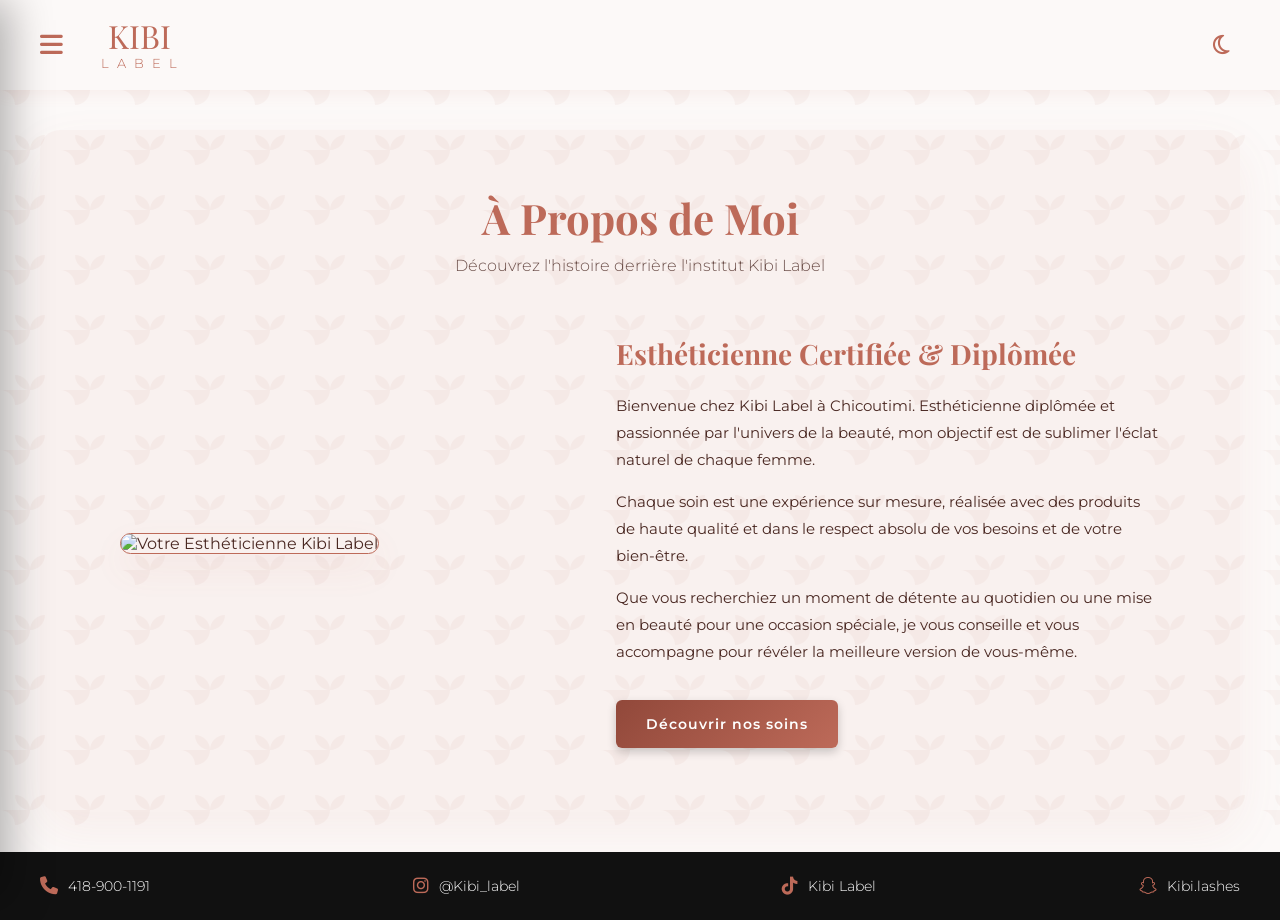
==== a-propos.html @ 19b90f88 "Catégorisation des services et sécurisation" ====
<!DOCTYPE html>
<html lang="fr">
<head>
    <meta charset="UTF-8">
    <meta name="viewport" content="width=device-width, initial-scale=1.0">
    <title>À Propos - Esthéticienne certifiée | Kibi Label</title>
    
    <meta name="description" content="Découvrez le parcours de votre esthéticienne certifiée à Chicoutimi. Passionnée par l'art de la beauté, je réalise des soins professionnels et sur mesure pour sublimer chaque femme.">
    <meta name="keywords" content="esthéticienne diplomée chicoutimi, technicienne beauté, institut beauté saguenay, kibi label histoire, experte beauté">
    <link rel="canonical" href="https://kibilabel.ca/a-propos">
    
    <meta property="og:title" content="À Propos - Esthéticienne certifiée | Kibi Label">
    <meta property="og:description" content="Faites connaissance avec votre esthéticienne dévouée à Chicoutimi. Une expertise unique alliée à des produits de haute qualité.">
    <meta property="og:type" content="website">
    <meta property="og:url" content="https://kibilabel.ca/a-propos">

    <link rel="preconnect" href="https://fonts.googleapis.com">
    <link rel="preconnect" href="https://fonts.gstatic.com" crossorigin>
    <link href="https://fonts.googleapis.com/css2?family=Montserrat:wght@300;400;600&family=Playfair+Display:ital,wght@0,400;0,600;1,400&display=swap" rel="stylesheet">
    <link rel="stylesheet" href="https://cdnjs.cloudflare.com/ajax/libs/font-awesome/6.4.0/css/all.min.css">
    <link rel="stylesheet" href="style.css">
</head>
<body>

    <div class="page-transition-overlay" id="page-transition"></div>
    <div class="page-overlay" id="page-overlay"></div>

    <header class="top-navbar">
        <div class="navbar-left">
            <div class="menu-toggle" id="menu-open"><i class="fa-solid fa-bars"></i></div>
            <div class="logo-container"><h1 class="logo">Kibi <span>LABEL</span></h1></div>
        </div>
        <div class="navbar-right">
            <div class="theme-toggle" id="theme-toggle" title="Mode sombre"><i class="fa-regular fa-moon"></i></div>
        </div>
    </header>

    <nav class="sidebar-offcanvas" id="sidebar">
        <div class="sidebar-offcanvas-header">
            <h1 class="logo">Kibi <span>LABEL</span></h1>
            <div class="menu-close" id="menu-close"><i class="fa-solid fa-xmark"></i></div>
        </div>
        <ul class="nav-links">
            <li><a href="index.html">Accueil</a></li>
            <li><a href="services.html">Services & Tarifs</a></li>
            <li><a href="realisation.html">Réalisation</a></li>
            <li><a href="a-propos.html">À Propos</a></li>
            <li><a href="contact.html">Contact</a></li>
        </ul>
    </nav>

    <main class="main-content">
        <section class="page-section">
            <div class="page-header">
                <h2 class="page-title">À Propos de Moi</h2>
                <p class="page-subtitle">Découvrez l'histoire derrière l'institut Kibi Label</p>
            </div>

            <div class="about-container">
                <div class="about-image-wrapper">
                    <img src="" alt="Votre Esthéticienne Kibi Label">
                </div>
                <div class="about-text">
                    <h3>Esthéticienne Certifiée & Diplômée</h3>
                    <p>Bienvenue chez Kibi Label à Chicoutimi. Esthéticienne diplômée et passionnée par l'univers de la beauté, mon objectif est de sublimer l'éclat naturel de chaque femme.</p>
                    <p>Chaque soin est une expérience sur mesure, réalisée avec des produits de haute qualité et dans le respect absolu de vos besoins et de votre bien-être.</p>
                    <p>Que vous recherchiez un moment de détente au quotidien ou une mise en beauté pour une occasion spéciale, je vous conseille et vous accompagne pour révéler la meilleure version de vous-même.</p>
                    <a href="services.html" class="cta-button" style="margin-top: 20px;">Découvrir nos soins</a>
                </div>
            </div>
        </section>

        <footer class="bottom-footer">
            <a href="tel:+14189001191" class="contact-item"><i class="fa-solid fa-phone"></i><span>418-900-1191</span></a>
            <a href="https://www.instagram.com/kibi_label/" target="_blank" class="contact-item"><i class="fa-brands fa-instagram"></i><span>@Kibi_label</span></a>
            <a href="https://www.tiktok.com/@kibilabel" target="_blank" class="contact-item"><i class="fa-brands fa-tiktok"></i><span>Kibi Label</span></a>
            <a href="https://snapchat.com/t/vFmJueij" target="_blank" class="contact-item"><i class="fa-brands fa-snapchat"></i><span>Kibi.lashes</span></a>
        </footer>
    </main>

    <script src="script.js"></script>
</body>
</html>
---- style.css ----
/* --- NOUVELLES VARIABLES DE COULEURS (KIBI LABEL) --- */
:root {
    --terracotta: #bd6a59; 
    --terracotta-fonce: #91483a; 
    --peche-clair: #f3dcd6; 
    --creme: #fcf9f8; 
    --noir-profond: #4a2822; 
    
    --bg-navbar: rgba(252, 249, 248, 0.95);
    --bg-carte: white;
    --bg-input: #fafafa;
    --border-input: #ddd;
    --ombre-douce: rgba(189, 106, 89, 0.08);
    
    --font-titre: 'Playfair Display', serif;
    --font-texte: 'Montserrat', sans-serif;
}

/* --- MODE SOMBRE (DARK MODE) --- */
body.dark-mode {
    --creme: #1a0f0d; 
    --noir-profond: #fcf9f8; 
    --peche-clair: #2b1713; 
    --bg-navbar: rgba(26, 15, 13, 0.95);
    --bg-carte: #221411; 
    --bg-input: #2b1713;
    --border-input: #4a2822;
    --ombre-douce: rgba(0, 0, 0, 0.3);
}

/* --- RESET DE BASE --- */
* { margin: 0; padding: 0; box-sizing: border-box; scroll-behavior: smooth; }

body {
    font-family: var(--font-texte); background-color: var(--creme);
    background-image: url("data:image/svg+xml,%3Csvg width='60' height='60' viewBox='0 0 60 60' xmlns='http://www.w3.org/2000/svg'%3E%3Cpath d='M30 30c-8.284 0-15-6.716-15-15 8.284 0 15 6.716 15 15zm0 0c0 8.284-6.716 15-15 15 0-8.284-6.716-15-15-15zm0 0c8.284 0 15 6.716 15 15 0-8.284-6.716-15-15-15zm0 0c0-8.284 6.716-15 15-15 0 8.284-6.716 15-15 15z' fill='%23bd6a59' fill-opacity='0.05' fill-rule='evenodd'/%3E%3C/svg%3E");
    color: var(--noir-profond); display: flex; min-height: 100vh; overflow-x: hidden; transition: background-color 0.4s ease, color 0.4s ease;
}

/* ========================================================== */
/* --- ANIMATIONS --- */
/* ========================================================== */
@keyframes flip-scale-down-hor {
  0% { transform: scale(1) rotateX(0); }
  50% { transform: scale(0.4) rotateX(90deg); }
  100% { transform: scale(1) rotateX(180deg); }
}

@keyframes swing-in-top-fwd {
  0% { transform: rotateX(-100deg); transform-origin: top; opacity: 0; }
  100% { transform: rotateX(0deg); transform-origin: top; opacity: 1; }
}

@keyframes tracking-in-contract {
  0% { letter-spacing: 1em; opacity: 0; }
  40% { opacity: 0.6; }
  100% { letter-spacing: normal; opacity: 1; }
}

@keyframes fadeInGlamour { 0% { opacity: 0; transform: translateY(20px); } 100% { opacity: 1; transform: translateY(0); } }
.hero-section, .page-section { animation: fadeInGlamour 0.8s cubic-bezier(0.25, 1, 0.5, 1) forwards; }

.page-transition-overlay { position: fixed; top: 0; left: 0; width: 100vw; height: 100vh; background-color: var(--terracotta); z-index: 99999; pointer-events: none; opacity: 0; }
.page-transition-overlay.is-leaving { opacity: 1; animation: flip-scale-down-hor 0.5s linear both; pointer-events: all; }
.page-transition-overlay.is-loaded { opacity: 0; transition: opacity 0.4s ease; }

/* --- EN-TÊTE FIXE --- */
.top-navbar { width: 100%; height: 90px; position: fixed; top: 0; left: 0; display: flex; justify-content: space-between; align-items: center; padding: 0 40px; background-color: var(--bg-navbar); backdrop-filter: blur(10px); z-index: 100; box-shadow: 0 4px 15px var(--ombre-douce); transition: background-color 0.4s ease; }
.navbar-left { display: flex; align-items: center; gap: 30px; }
.navbar-right { display: flex; align-items: center; }
.theme-toggle { font-size: 22px; color: var(--terracotta); cursor: pointer; transition: transform 0.3s ease; padding: 10px; }
.theme-toggle:hover { transform: scale(1.1); }
.logo-container { text-align: left; }
.logo { font-family: var(--font-titre); font-size: 32px; font-weight: 400; color: var(--terracotta); text-transform: uppercase; line-height: 1; display: flex; flex-direction: column; align-items: center; animation: tracking-in-contract 0.8s cubic-bezier(0.215, 0.610, 0.355, 1.000) both; }
.logo span { font-family: var(--font-texte); font-weight: 300; font-size: 13px; letter-spacing: 8px; margin-top: 5px; margin-left: 8px; }
.menu-toggle { font-size: 26px; color: var(--terracotta); cursor: pointer; transition: transform 0.3s ease; }
.menu-toggle:hover { transform: scale(1.1); }

/* --- SIDEBAR --- */
.sidebar-offcanvas { position: fixed; top: 0; left: 0; width: 320px; height: 100vh; background-color: var(--creme); z-index: 1000; padding: 40px 30px; box-shadow: 10px 0 40px rgba(0,0,0,0.3); transform: translateX(-100%); transition: transform 0.4s cubic-bezier(0.25, 0.46, 0.45, 0.94), background-color 0.4s ease; display: flex; flex-direction: column; }
.sidebar-offcanvas.active { transform: translateX(0); }
.sidebar-offcanvas-header { display: flex; justify-content: space-between; align-items: center; margin-bottom: 50px; }
.menu-close { font-size: 28px; color: var(--noir-profond); cursor: pointer; transition: transform 0.3s ease, color 0.3s ease; }
.menu-close:hover { transform: scale(1.1); color: var(--terracotta); }
.nav-links { list-style-type: none !important; padding: 0; margin: 0; display: flex; flex-direction: column; gap: 15px; }

.nav-links a { 
    text-decoration: none; 
    color: var(--noir-profond); 
    font-size: 18px; 
    font-weight: 400; 
    transition: color 0.3s ease, transform 0.3s ease, background-color 0.3s ease; 
    display: block; 
    padding: 12px 20px;
    border-radius: 10px;
}
.nav-links a:hover { color: var(--terracotta); transform: translateX(5px); }
.nav-links a.active { color: var(--terracotta); font-weight: 600; background-color: var(--ombre-douce); border-left: 4px solid var(--terracotta); }

.page-overlay { position: fixed; top: 0; left: 0; width: 100vw; height: 100vh; background-color: rgba(0, 0, 0, 0.7); z-index: 900; opacity: 0; pointer-events: none; transition: opacity 0.4s ease; }
.page-overlay.active { opacity: 1; pointer-events: all; }

/* --- CONTENU PRINCIPAL --- */
.main-content { margin-left: 0; padding-top: 90px; width: 100%; display: flex; flex-direction: column; min-height: 100vh; }

/* --- HERO SECTION --- */
.hero-section { display: flex; flex: 1; align-items: stretch; }
.hero-image-side { width: 50%; padding: 40px; display: flex; align-items: center; justify-content: center; background-color: transparent; }
.image-wrapper { width: 100%; max-width: 550px; aspect-ratio: 1 / 1; border: 1px solid var(--terracotta); border-radius: 16px; padding: 12px; background-color: var(--bg-carte); box-shadow: 0 15px 35px var(--ombre-douce); position: relative; z-index: 2; transition: background-color 0.4s ease; }
.image-wrapper img { width: 100%; height: 100%; object-fit: cover; border-radius: 12px; }

.image-wrapper, .about-image-wrapper img, .gallery-item { 
    animation: swing-in-top-fwd 0.8s cubic-bezier(0.175, 0.885, 0.320, 1.275) both; 
    animation-delay: 0.2s; 
}

.hero-text-side { flex: 1; background-color: var(--terracotta); background-image: url("data:image/svg+xml,%3Csvg width='60' height='60' viewBox='0 0 60 60' xmlns='http://www.w3.org/2000/svg'%3E%3Cpath d='M30 30c-8.284 0-15-6.716-15-15 8.284 0 15 6.716 15 15zm0 0c0 8.284-6.716 15-15 15 0-8.284-6.716-15-15-15zm0 0c8.284 0 15 6.716 15 15 0-8.284-6.716-15-15-15zm0 0c0-8.284 6.716-15 15-15 0 8.284-6.716 15-15 15z' fill='%23ffffff' fill-opacity='0.08' fill-rule='evenodd'/%3E%3C/svg%3E"); display: flex; align-items: center; justify-content: center; text-align: center; color: white; padding: 40px; position: relative; border-top-left-radius: 40px; border-bottom-left-radius: 40px; margin-left: -40px; box-shadow: -15px 0 40px rgba(0,0,0,0.15); z-index: 5; }
.hero-content { display: flex; flex-direction: column; align-items: center; }
.hero-logo-icon { margin-bottom: 20px; display: flex; flex-direction: column; align-items: center; }
.hero-logo-icon h2 { font-family: var(--font-titre); font-size: 32px; font-weight: 400; margin-top: 5px; color: white; }
.hero-title { font-family: var(--font-texte); font-weight: 300; font-size: 24px; line-height: 1.4; margin-bottom: 40px; }

.cta-button, .service-btn { display: inline-block; text-align: center; padding: 15px 30px; background: linear-gradient(135deg, var(--terracotta-fonce), var(--terracotta)); color: white; text-decoration: none; font-weight: 600; font-size: 14px; letter-spacing: 1px; border-radius: 6px; border: none; cursor: pointer; box-shadow: 0 4px 10px rgba(0,0,0,0.2); position: relative; overflow: hidden; transition: transform 0.3s ease, box-shadow 0.3s ease; }
.cta-button::after, .service-btn::after { content: ''; position: absolute; top: 0; left: -150%; width: 100%; height: 100%; background: linear-gradient(90deg, transparent, rgba(255, 255, 255, 0.4), transparent); transform: skewX(-25deg); transition: left 0.6s ease; }
.cta-button:hover, .service-btn:hover { transform: translateY(-2px); box-shadow: 0 10px 20px rgba(0,0,0,0.3); }
.cta-button:hover::after, .service-btn:hover::after { left: 150%; }

/* ========================================================== */
/* --- WIDGET AVANT / APRÈS : OPTION 2 MINIMALISTE --- */
/* ========================================================== */
.before-after-widget { background-color: var(--bg-carte); padding: 15px; border-radius: 12px; box-shadow: 0 10px 30px rgba(0,0,0,0.2); width: 280px; transition: background-color 0.4s ease; }
.widget-title { font-size: 12px; font-weight: 600; letter-spacing: 1px; margin-bottom: 10px; color: var(--noir-profond); }
.ba-slider-container { position: relative; width: 100%; height: 120px; border-radius: 8px; overflow: hidden; }
.ba-slider-container img { position: absolute; top: 0; left: 0; width: 100%; height: 100%; object-fit: cover; object-position: center; display: block; }
.img-background { z-index: 1; }
.img-foreground-wrapper { position: absolute; top: 0; left: 0; height: 100%; width: 50%; overflow: hidden; z-index: 2; }
.img-foreground { width: 100%; max-width: none; }
.slider-range { position: absolute; top: 0; left: 0; width: 100%; height: 100%; opacity: 0; cursor: ew-resize; z-index: 10; }

/* La ligne centrale séparatrice */
.slider-visual-line { 
    position: absolute; 
    top: 0; 
    left: 50%; 
    width: 2px; 
    height: 100%; 
    background-color: rgba(255, 255, 255, 0.8); 
    transform: translateX(-50%); 
    pointer-events: none; 
    z-index: 5; 
    box-shadow: 0 0 8px rgba(0, 0, 0, 0.4);
}

/* Le bouton d'Option 2 (Flèches flottantes ultra épurées) */
.slider-visual-button { 
    position: absolute; 
    top: 50%; 
    left: 50%; 
    transform: translate(-50%, -50%); 
    display: flex; 
    gap: 6px; 
    color: #ffffff; 
    font-size: 16px; 
    text-shadow: 0 0 8px rgba(0, 0, 0, 0.9), 0 2px 4px rgba(0, 0, 0, 0.6);
    transition: transform 0.3s cubic-bezier(0.175, 0.885, 0.32, 1.275); 
    pointer-events: none;
    z-index: 6;
}

.slider-visual-button i {
    transition: transform 0.3s ease;
}

/* Micro-interaction premium lors du survol de l'image */
.ba-slider-container:hover .slider-visual-button {
    transform: translate(-50%, -50%) scale(1.25);
}
.ba-slider-container:hover .slider-visual-button i:first-child {
    transform: translateX(-3px);
}
.ba-slider-container:hover .slider-visual-button i:last-child {
    transform: translateX(3px);
}

/* --- AUTRES SECTIONS --- */
.page-section { padding: 60px 80px; flex: 1; display: flex; flex-direction: column; background-color: rgba(189, 106, 89, 0.05); border-radius: 20px; margin: 40px; box-shadow: 0 20px 50px var(--ombre-douce); }
.page-header { text-align: center; margin-bottom: 60px; }
.page-title { font-family: var(--font-titre); font-size: 42px; color: var(--terracotta); margin-bottom: 10px; }
.page-subtitle { font-size: 16px; font-weight: 300; color: var(--noir-profond); opacity: 0.8; }

.services-grid { display: grid; grid-template-columns: repeat(2, 1fr); gap: 30px; }
.service-card { border-radius: 16px; padding: 35px; display: flex; flex-direction: column; transition: transform 0.3s ease, box-shadow 0.3s ease, background-color 0.4s ease; }
.service-card:hover { box-shadow: 0 20px 40px var(--ombre-douce); transform: translateY(-8px); }
.light-card { background-color: var(--peche-clair); color: var(--noir-profond); border: 2px solid var(--border-input); }
.dark-card { background-color: var(--terracotta); color: white; border: 2px solid rgba(255,255,255,0.2); }
.price-list { display: flex; flex-direction: column; gap: 15px; margin-bottom: 30px; flex: 1; }
.price-row { display: flex; justify-content: space-between; align-items: baseline; font-size: 15px; font-weight: 300; }
.dots { flex-grow: 1; border-bottom: 2px dotted currentColor; margin: 0 12px; opacity: 0.4; }
.light-card .service-btn { background: var(--terracotta); color: white; }
.dark-card .service-btn { background: transparent; border: 1px solid white; color: white; }
.dark-card .service-btn:hover { background: white; color: var(--terracotta); }

.portfolio-category { margin-bottom: 50px; }
.portfolio-category h3 { font-family: var(--font-titre); color: var(--terracotta); font-size: 28px; margin-bottom: 25px; border-bottom: 1px solid rgba(189, 106, 89, 0.3); padding-bottom: 10px; }
.gallery-grid { display: grid; grid-template-columns: repeat(auto-fill, minmax(220px, 1fr)); gap: 20px; }
.gallery-item { border-radius: 12px; overflow: hidden; box-shadow: 0 10px 20px rgba(0,0,0,0.1); aspect-ratio: 4 / 5; border: 1px solid var(--terracotta); cursor: pointer; }
.gallery-item img { width: 100%; height: 100%; object-fit: cover; transition: transform 0.5s ease; }
.gallery-item:hover img { transform: scale(1.05); }

.lightbox { position: fixed; top: 0; left: 0; width: 100vw; height: 100vh; background: rgba(17, 10, 8, 0.95); backdrop-filter: blur(8px); z-index: 100000; display: flex; justify-content: center; align-items: center; opacity: 0; pointer-events: none; transition: opacity 0.4s ease; }
.lightbox.active { opacity: 1; pointer-events: all; }
.lightbox img { max-width: 90%; max-height: 85vh; border-radius: 12px; border: 2px solid var(--terracotta); box-shadow: 0 20px 60px rgba(0,0,0,0.8); transform: scale(0.9); transition: transform 0.4s cubic-bezier(0.25, 1, 0.5, 1); }
.lightbox.active img { transform: scale(1); }
.lightbox-close { position: absolute; top: 30px; right: 40px; font-size: 35px; color: white; cursor: pointer; transition: transform 0.3s; }

.about-container { display: flex; gap: 50px; align-items: center; }
.about-image-wrapper { width: 45%; }
.about-image-wrapper img { width: 100%; border-radius: 16px; border: 1px solid var(--terracotta); box-shadow: 0 15px 35px var(--ombre-douce); }
.about-text { width: 55%; text-align: left; }
.about-text h3 { font-family: var(--font-titre); font-size: 28px; color: var(--terracotta); margin-bottom: 20px; }
.about-text p { font-size: 15px; line-height: 1.8; color: var(--noir-profond); margin-bottom: 15px; }

.form-container { max-width: 600px; margin: 0 auto; background: var(--bg-carte); padding: 40px; border-radius: 16px; box-shadow: 0 10px 30px var(--ombre-douce); border: 1px solid rgba(189, 106, 89, 0.2); width: 100%; }
.form-group { margin-bottom: 20px; text-align: left; }
.form-group label { display: block; font-size: 13px; font-weight: 600; color: var(--noir-profond); margin-bottom: 8px; }
.form-control { width: 100%; padding: 15px; border: 1px solid var(--border-input); border-radius: 8px; font-family: var(--font-texte); font-size: 14px; background-color: var(--bg-input); color: var(--noir-profond); }
.form-control:focus { outline: none; border-color: var(--terracotta); background-color: var(--bg-carte); }

.bottom-footer { background-color: #111; color: white; padding: 25px 40px; display: flex; justify-content: space-between; align-items: center; margin-top: auto; width: 100%; position: relative; z-index: 105; }
.contact-item { display: flex; align-items: center; gap: 10px; font-size: 14px; font-weight: 300; color: white; text-decoration: none; transition: color 0.3s ease; }
.contact-item:hover { color: var(--terracotta); }
.contact-item i { font-size: 18px; color: var(--terracotta); }

/* --- RESPONSIVE --- */
@media (max-width: 1024px) {
    .top-navbar { padding: 0 20px; }
    .hero-section { flex-direction: column; height: auto; }
    .hero-image-side, .hero-text-side { width: 100%; min-height: auto; }
    .hero-text-side { padding: 60px 40px; margin-left: 0; border-radius: 40px 40px 0 0; box-shadow: 0 -10px 40px rgba(0,0,0,0.1); }
    .bottom-footer { flex-wrap: wrap; gap: 20px; justify-content: center; }
    .page-section { margin: 20px; padding: 40px 20px; }
    .services-grid { grid-template-columns: 1fr; }
    .about-container { flex-direction: column; }
    .about-image-wrapper, .about-text { width: 100%; }
}
@media (max-width: 768px) {
    .page-section { margin: 15px; padding: 30px 15px; border-radius: 12px; }
    .gallery-grid { grid-template-columns: repeat(2, 1fr); gap: 15px; }
    .sidebar-offcanvas { width: 280px; }
}
@media (max-width: 480px) {
    .logo { font-size: 26px; }
    .logo span { font-size: 10px; letter-spacing: 5px; }
    .gallery-grid { grid-template-columns: 1fr; }
}
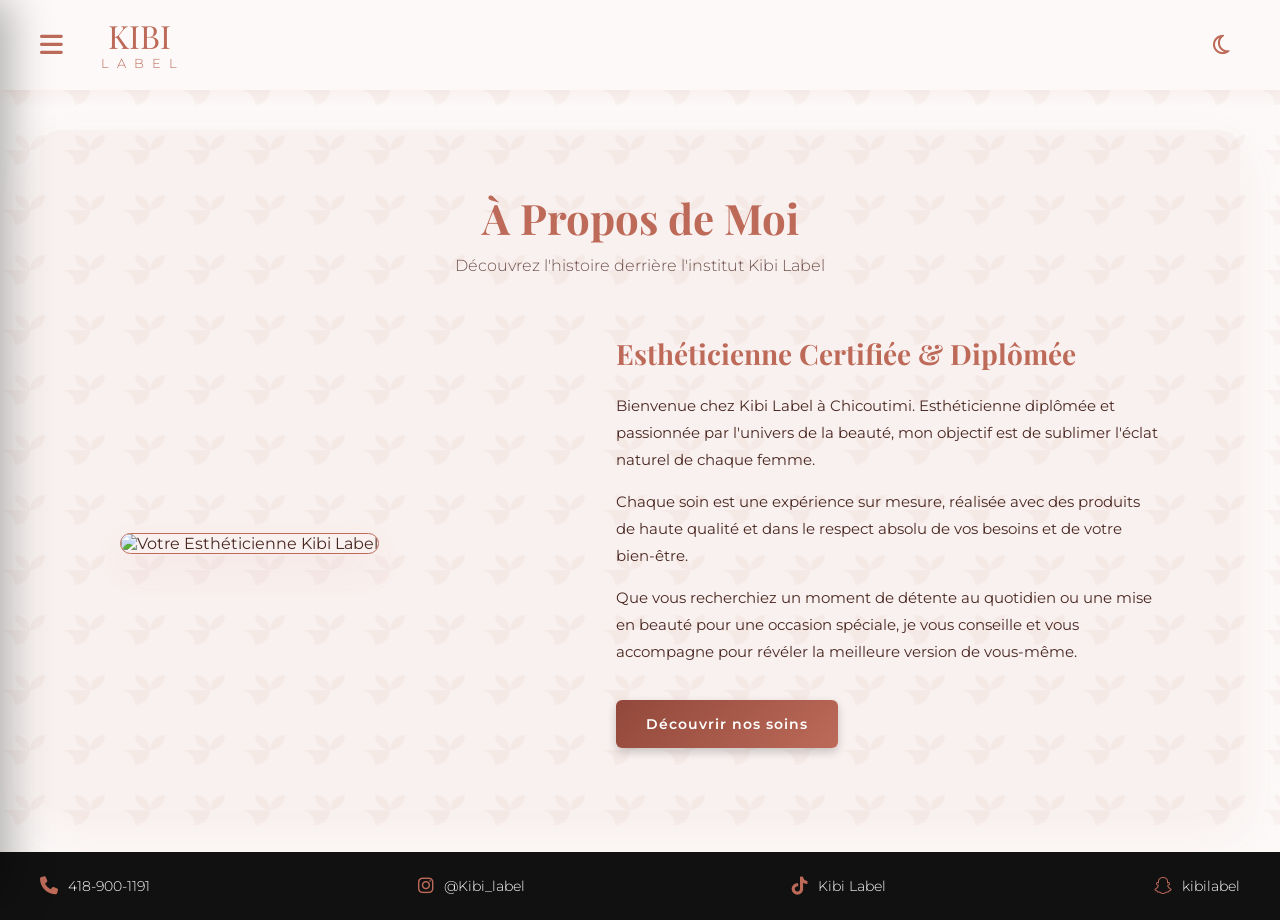
==== commit b3bb638b: "Nouveaux services" ====
--- a/a-propos.html
+++ b/a-propos.html
@@ -13,6 +13,13 @@
     <meta property="og:description" content="Faites connaissance avec votre esthéticienne dévouée à Chicoutimi. Une expertise unique alliée à des produits de haute qualité.">
     <meta property="og:type" content="website">
     <meta property="og:url" content="https://kibilabel.ca/a-propos">
+
+    <link rel="icon" type="image/png" href="/favicon-96x96.png" sizes="96x96" />
+    <link rel="icon" type="image/svg+xml" href="/favicon.svg" />
+    <link rel="shortcut icon" href="/favicon.ico" />
+    <link rel="apple-touch-icon" sizes="180x180" href="/apple-touch-icon.png" />
+    <meta name="apple-mobile-web-app-title" content="Kibi Label" />
+    <link rel="manifest" href="/site.webmanifest" />
 
     <link rel="preconnect" href="https://fonts.googleapis.com">
     <link rel="preconnect" href="https://fonts.gstatic.com" crossorigin>
@@ -74,7 +81,7 @@
             <a href="tel:+14189001191" class="contact-item"><i class="fa-solid fa-phone"></i><span>418-900-1191</span></a>
             <a href="https://www.instagram.com/kibi_label/" target="_blank" class="contact-item"><i class="fa-brands fa-instagram"></i><span>@Kibi_label</span></a>
             <a href="https://www.tiktok.com/@kibilabel" target="_blank" class="contact-item"><i class="fa-brands fa-tiktok"></i><span>Kibi Label</span></a>
-            <a href="https://snapchat.com/t/vFmJueij" target="_blank" class="contact-item"><i class="fa-brands fa-snapchat"></i><span>Kibi.lashes</span></a>
+            <a href="https://snapchat.com/t/vFmJueij" target="_blank" class="contact-item"><i class="fa-brands fa-snapchat"></i><span>kibilabel</span></a>
         </footer>
     </main>
 
--- a/style.css
+++ b/style.css
@@ -38,8 +38,20 @@
 }
 
 /* ========================================================== */
+/* --- SYSTEME DE LAZY LOADING (FADE IN EFFECTS) --- */
+/* ========================================================== */
+.reveal-on-scroll {
+    opacity: 0;
+    transform: translateY(30px);
+    transition: opacity 0.8s cubic-bezier(0.25, 1, 0.5, 1), transform 0.8s cubic-bezier(0.25, 1, 0.5, 1);
+    will-change: transform, opacity;
+}
+.reveal-on-scroll.is-visible {
+    opacity: 1;
+    transform: translateY(0);
+}
+
 /* --- ANIMATIONS --- */
-/* ========================================================== */
 @keyframes flip-scale-down-hor {
   0% { transform: scale(1) rotateX(0); }
   50% { transform: scale(0.4) rotateX(90deg); }
@@ -105,7 +117,16 @@
 
 /* --- HERO SECTION --- */
 .hero-section { display: flex; flex: 1; align-items: stretch; }
-.hero-image-side { width: 50%; padding: 40px; display: flex; align-items: center; justify-content: center; background-color: transparent; }
+
+.hero-image-side { 
+    width: 50%; 
+    padding: 40px; 
+    display: flex; 
+    align-items: center; 
+    justify-content: center; 
+    background-color: transparent; 
+}
+
 .image-wrapper { width: 100%; max-width: 550px; aspect-ratio: 1 / 1; border: 1px solid var(--terracotta); border-radius: 16px; padding: 12px; background-color: var(--bg-carte); box-shadow: 0 15px 35px var(--ombre-douce); position: relative; z-index: 2; transition: background-color 0.4s ease; }
 .image-wrapper img { width: 100%; height: 100%; object-fit: cover; border-radius: 12px; }
 
@@ -120,14 +141,32 @@
 .hero-logo-icon h2 { font-family: var(--font-titre); font-size: 32px; font-weight: 400; margin-top: 5px; color: white; }
 .hero-title { font-family: var(--font-texte); font-weight: 300; font-size: 24px; line-height: 1.4; margin-bottom: 40px; }
 
-.cta-button, .service-btn { display: inline-block; text-align: center; padding: 15px 30px; background: linear-gradient(135deg, var(--terracotta-fonce), var(--terracotta)); color: white; text-decoration: none; font-weight: 600; font-size: 14px; letter-spacing: 1px; border-radius: 6px; border: none; cursor: pointer; box-shadow: 0 4px 10px rgba(0,0,0,0.2); position: relative; overflow: hidden; transition: transform 0.3s ease, box-shadow 0.3s ease; }
+/* --- BOUTONS --- */
+.cta-button, .service-btn { display: inline-block; text-align: center; padding: 15px 30px; background: linear-gradient(135deg, var(--terracotta-fonce), var(--terracotta)); color: white; text-decoration: none; font-weight: 600; font-size: 14px; letter-spacing: 1px; border-radius: 6px; border: none; cursor: pointer; box-shadow: 0 4px 10px rgba(0,0,0,0.2); position: relative; overflow: hidden; transition: transform 0.3s ease, box-shadow 0.3s ease, filter 0.3s ease, opacity 0.3s ease; }
 .cta-button::after, .service-btn::after { content: ''; position: absolute; top: 0; left: -150%; width: 100%; height: 100%; background: linear-gradient(90deg, transparent, rgba(255, 255, 255, 0.4), transparent); transform: skewX(-25deg); transition: left 0.6s ease; }
 .cta-button:hover, .service-btn:hover { transform: translateY(-2px); box-shadow: 0 10px 20px rgba(0,0,0,0.3); }
 .cta-button:hover::after, .service-btn:hover::after { left: 150%; }
 
-/* ========================================================== */
-/* --- WIDGET AVANT / APRÈS : OPTION 2 MINIMALISTE --- */
-/* ========================================================== */
+/* Bouton de réservation réduit pour la liste alignée */
+.service-btn-small { padding: 8px 16px; font-size: 12px; border-radius: 6px; white-space: nowrap; }
+
+/* MODIFICATION : Styles visuels pour les boutons désactivés (ex: Modal Politique) */
+.cta-button:disabled, .service-btn:disabled, #policy-next-btn:disabled {
+    opacity: 0.5;
+    filter: grayscale(80%);
+    cursor: not-allowed;
+    box-shadow: none;
+    transform: none;
+}
+.cta-button:disabled:hover, .service-btn:disabled:hover, #policy-next-btn:disabled:hover {
+    transform: none;
+    box-shadow: none;
+}
+.cta-button:disabled::after, .service-btn:disabled::after, #policy-next-btn:disabled::after {
+    display: none;
+}
+
+/* --- WIDGET AVANT / APRÈS --- */
 .before-after-widget { background-color: var(--bg-carte); padding: 15px; border-radius: 12px; box-shadow: 0 10px 30px rgba(0,0,0,0.2); width: 280px; transition: background-color 0.4s ease; }
 .widget-title { font-size: 12px; font-weight: 600; letter-spacing: 1px; margin-bottom: 10px; color: var(--noir-profond); }
 .ba-slider-container { position: relative; width: 100%; height: 120px; border-radius: 8px; overflow: hidden; }
@@ -137,50 +176,13 @@
 .img-foreground { width: 100%; max-width: none; }
 .slider-range { position: absolute; top: 0; left: 0; width: 100%; height: 100%; opacity: 0; cursor: ew-resize; z-index: 10; }
 
-/* La ligne centrale séparatrice */
-.slider-visual-line { 
-    position: absolute; 
-    top: 0; 
-    left: 50%; 
-    width: 2px; 
-    height: 100%; 
-    background-color: rgba(255, 255, 255, 0.8); 
-    transform: translateX(-50%); 
-    pointer-events: none; 
-    z-index: 5; 
-    box-shadow: 0 0 8px rgba(0, 0, 0, 0.4);
-}
-
-/* Le bouton d'Option 2 (Flèches flottantes ultra épurées) */
-.slider-visual-button { 
-    position: absolute; 
-    top: 50%; 
-    left: 50%; 
-    transform: translate(-50%, -50%); 
-    display: flex; 
-    gap: 6px; 
-    color: #ffffff; 
-    font-size: 16px; 
-    text-shadow: 0 0 8px rgba(0, 0, 0, 0.9), 0 2px 4px rgba(0, 0, 0, 0.6);
-    transition: transform 0.3s cubic-bezier(0.175, 0.885, 0.32, 1.275); 
-    pointer-events: none;
-    z-index: 6;
-}
-
-.slider-visual-button i {
-    transition: transform 0.3s ease;
-}
-
-/* Micro-interaction premium lors du survol de l'image */
-.ba-slider-container:hover .slider-visual-button {
-    transform: translate(-50%, -50%) scale(1.25);
-}
-.ba-slider-container:hover .slider-visual-button i:first-child {
-    transform: translateX(-3px);
-}
-.ba-slider-container:hover .slider-visual-button i:last-child {
-    transform: translateX(3px);
-}
+.slider-visual-line { position: absolute; top: 0; left: 50%; width: 2px; height: 100%; background-color: rgba(255, 255, 255, 0.8); transform: translateX(-50%); pointer-events: none; z-index: 5; box-shadow: 0 0 8px rgba(0, 0, 0, 0.4); }
+.slider-visual-button { position: absolute; top: 50%; left: 50%; transform: translate(-50%, -50%); display: flex; gap: 6px; color: #ffffff; font-size: 16px; text-shadow: 0 0 8px rgba(0, 0, 0, 0.9), 0 2px 4px rgba(0, 0, 0, 0.6); transition: transform 0.3s cubic-bezier(0.175, 0.885, 0.32, 1.275); pointer-events: none; z-index: 6; }
+.slider-visual-button i { transition: transform 0.3s ease; }
+
+.ba-slider-container:hover .slider-visual-button { transform: translate(-50%, -50%) scale(1.25); }
+.ba-slider-container:hover .slider-visual-button i:first-child { transform: translateX(-3px); }
+.ba-slider-container:hover .slider-visual-button i:last-child { transform: translateX(3px); }
 
 /* --- AUTRES SECTIONS --- */
 .page-section { padding: 60px 80px; flex: 1; display: flex; flex-direction: column; background-color: rgba(189, 106, 89, 0.05); border-radius: 20px; margin: 40px; box-shadow: 0 20px 50px var(--ombre-douce); }
@@ -188,14 +190,30 @@
 .page-title { font-family: var(--font-titre); font-size: 42px; color: var(--terracotta); margin-bottom: 10px; }
 .page-subtitle { font-size: 16px; font-weight: 300; color: var(--noir-profond); opacity: 0.8; }
 
+/* Grille principale (Catégories) */
 .services-grid { display: grid; grid-template-columns: repeat(2, 1fr); gap: 30px; }
+
+/* Grille adaptative pour les Sous-services */
+.sub-services-grid { display: grid; grid-template-columns: repeat(auto-fit, minmax(320px, 1fr)); gap: 30px; width: 100%; }
+
 .service-card { border-radius: 16px; padding: 35px; display: flex; flex-direction: column; transition: transform 0.3s ease, box-shadow 0.3s ease, background-color 0.4s ease; }
 .service-card:hover { box-shadow: 0 20px 40px var(--ombre-douce); transform: translateY(-8px); }
 .light-card { background-color: var(--peche-clair); color: var(--noir-profond); border: 2px solid var(--border-input); }
 .dark-card { background-color: var(--terracotta); color: white; border: 2px solid rgba(255,255,255,0.2); }
 .price-list { display: flex; flex-direction: column; gap: 15px; margin-bottom: 30px; flex: 1; }
-.price-row { display: flex; justify-content: space-between; align-items: baseline; font-size: 15px; font-weight: 300; }
+
+/* Alignement vertical centré pour gérer les boutons */
+.price-row { display: flex; justify-content: space-between; align-items: center; font-size: 15px; font-weight: 300; }
 .dots { flex-grow: 1; border-bottom: 2px dotted currentColor; margin: 0 12px; opacity: 0.4; }
+
+/* Groupe Prix + Bouton */
+.price-action { display: flex; align-items: center; gap: 12px; }
+.price-amount { font-weight: 600; white-space: nowrap; }
+
+/* Conteneur visuel pour la liste des sous-sous-services */
+.sub-sub-list-container { background-color: rgba(0, 0, 0, 0.04); border-radius: 12px; padding: 20px; margin-top: 15px; display: flex; flex-direction: column; gap: 15px; width: 100%; }
+.dark-card .sub-sub-list-container { background-color: rgba(255, 255, 255, 0.08); }
+
 .light-card .service-btn { background: var(--terracotta); color: white; }
 .dark-card .service-btn { background: transparent; border: 1px solid white; color: white; }
 .dark-card .service-btn:hover { background: white; color: var(--terracotta); }
@@ -215,7 +233,7 @@
 
 .about-container { display: flex; gap: 50px; align-items: center; }
 .about-image-wrapper { width: 45%; }
-.about-image-wrapper img { width: 100%; border-radius: 16px; border: 1px solid var(--terracotta); box-shadow: 0 15px 35px var(--ombre-douce); }
+.about-image-wrapper img { width: 100%; aspect-ratio: 4 / 5; object-fit: cover; max-height: 600px; border-radius: 16px; border: 1px solid var(--terracotta); box-shadow: 0 15px 35px var(--ombre-douce); }
 .about-text { width: 55%; text-align: left; }
 .about-text h3 { font-family: var(--font-titre); font-size: 28px; color: var(--terracotta); margin-bottom: 20px; }
 .about-text p { font-size: 15px; line-height: 1.8; color: var(--noir-profond); margin-bottom: 15px; }
@@ -231,14 +249,14 @@
 .contact-item:hover { color: var(--terracotta); }
 .contact-item i { font-size: 18px; color: var(--terracotta); }
 
-/* --- RESPONSIVE --- */
+/* --- RESPONSIVE ADJUSTMENTS --- */
 @media (max-width: 1024px) {
     .top-navbar { padding: 0 20px; }
     .hero-section { flex-direction: column; height: auto; }
     .hero-image-side, .hero-text-side { width: 100%; min-height: auto; }
     .hero-text-side { padding: 60px 40px; margin-left: 0; border-radius: 40px 40px 0 0; box-shadow: 0 -10px 40px rgba(0,0,0,0.1); }
     .bottom-footer { flex-wrap: wrap; gap: 20px; justify-content: center; }
-    .page-section { margin: 20px; padding: 40px 20px; }
+    .page-section { padding: 40px 20px; margin: 20px; }
     .services-grid { grid-template-columns: 1fr; }
     .about-container { flex-direction: column; }
     .about-image-wrapper, .about-text { width: 100%; }
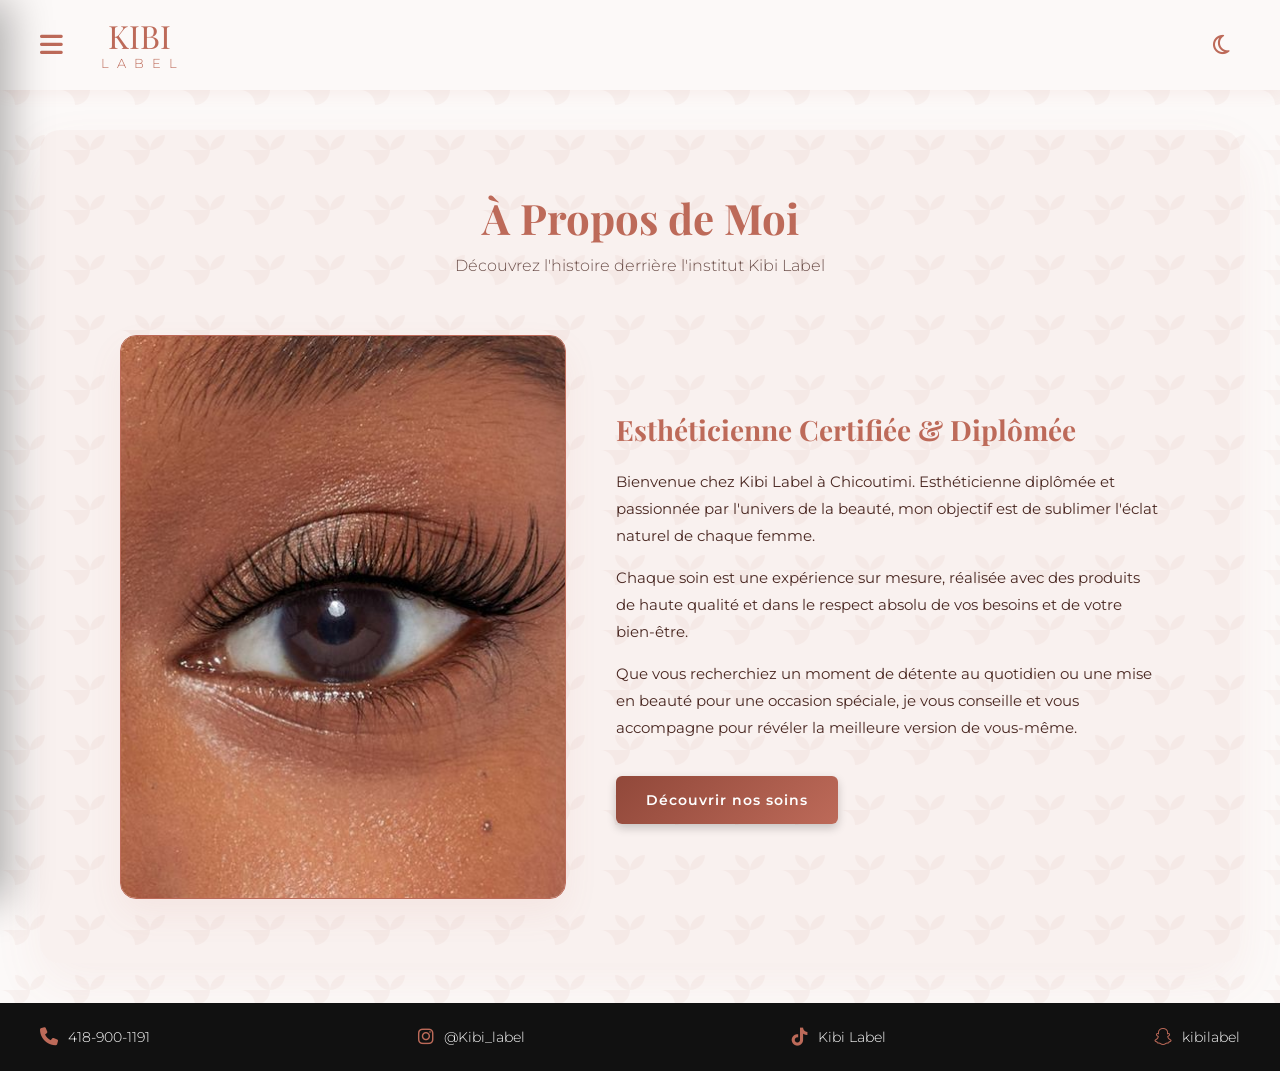
==== commit f81d5239: "Correctifs de sécurité, de performance et de robustesse Réservations cassées en production   script." ====
--- a/a-propos.html
+++ b/a-propos.html
@@ -26,6 +26,7 @@
     <link href="https://fonts.googleapis.com/css2?family=Montserrat:wght@300;400;600&family=Playfair+Display:ital,wght@0,400;0,600;1,400&display=swap" rel="stylesheet">
     <link rel="stylesheet" href="https://cdnjs.cloudflare.com/ajax/libs/font-awesome/6.4.0/css/all.min.css">
     <link rel="stylesheet" href="style.css">
+    <script>try{if(localStorage.getItem("theme")==="dark")document.documentElement.classList.add("dark-mode")}catch(e){}</script>
 </head>
 <body>
 
@@ -34,25 +35,25 @@
 
     <header class="top-navbar">
         <div class="navbar-left">
-            <div class="menu-toggle" id="menu-open"><i class="fa-solid fa-bars"></i></div>
+            <button type="button" class="menu-toggle" id="menu-open" aria-label="Ouvrir le menu" aria-controls="sidebar" aria-expanded="false"><i class="fa-solid fa-bars" aria-hidden="true"></i></button>
             <div class="logo-container"><h1 class="logo">Kibi <span>LABEL</span></h1></div>
         </div>
         <div class="navbar-right">
-            <div class="theme-toggle" id="theme-toggle" title="Mode sombre"><i class="fa-regular fa-moon"></i></div>
+            <button type="button" class="theme-toggle" id="theme-toggle" title="Mode sombre" aria-label="Basculer le mode sombre" aria-pressed="false"><i class="fa-regular fa-moon" aria-hidden="true"></i></button>
         </div>
     </header>
 
     <nav class="sidebar-offcanvas" id="sidebar">
         <div class="sidebar-offcanvas-header">
             <h1 class="logo">Kibi <span>LABEL</span></h1>
-            <div class="menu-close" id="menu-close"><i class="fa-solid fa-xmark"></i></div>
+            <button type="button" class="menu-close" id="menu-close" aria-label="Fermer le menu"><i class="fa-solid fa-xmark" aria-hidden="true"></i></button>
         </div>
         <ul class="nav-links">
-            <li><a href="index.html">Accueil</a></li>
-            <li><a href="services.html">Services & Tarifs</a></li>
-            <li><a href="realisation.html">Réalisation</a></li>
-            <li><a href="a-propos.html">À Propos</a></li>
-            <li><a href="contact.html">Contact</a></li>
+            <li><a href="/">Accueil</a></li>
+            <li><a href="/services">Services &amp; Tarifs</a></li>
+            <li><a href="/realisation">Réalisation</a></li>
+            <li><a href="/a-propos">À Propos</a></li>
+            <li><a href="/contact">Contact</a></li>
         </ul>
     </nav>
 
@@ -65,20 +66,20 @@
 
             <div class="about-container">
                 <div class="about-image-wrapper">
-                    <img src="" alt="Votre Esthéticienne Kibi Label">
+                    <img src="images/hero.jpg" width="564" height="564" alt="Votre Esthéticienne Kibi Label" loading="lazy">
                 </div>
                 <div class="about-text">
                     <h3>Esthéticienne Certifiée & Diplômée</h3>
                     <p>Bienvenue chez Kibi Label à Chicoutimi. Esthéticienne diplômée et passionnée par l'univers de la beauté, mon objectif est de sublimer l'éclat naturel de chaque femme.</p>
                     <p>Chaque soin est une expérience sur mesure, réalisée avec des produits de haute qualité et dans le respect absolu de vos besoins et de votre bien-être.</p>
                     <p>Que vous recherchiez un moment de détente au quotidien ou une mise en beauté pour une occasion spéciale, je vous conseille et vous accompagne pour révéler la meilleure version de vous-même.</p>
-                    <a href="services.html" class="cta-button" style="margin-top: 20px;">Découvrir nos soins</a>
+                    <a href="/services" class="cta-button" style="margin-top: 20px;">Découvrir nos soins</a>
                 </div>
             </div>
         </section>
 
         <footer class="bottom-footer">
-            <a href="tel:+14189001191" class="contact-item"><i class="fa-solid fa-phone"></i><span>418-900-1191</span></a>
+            <a href="tel:+1418-900-1191" class="contact-item"><i class="fa-solid fa-phone"></i><span>418-900-1191</span></a>
             <a href="https://www.instagram.com/kibi_label/" target="_blank" class="contact-item"><i class="fa-brands fa-instagram"></i><span>@Kibi_label</span></a>
             <a href="https://www.tiktok.com/@kibilabel" target="_blank" class="contact-item"><i class="fa-brands fa-tiktok"></i><span>Kibi Label</span></a>
             <a href="https://snapchat.com/t/vFmJueij" target="_blank" class="contact-item"><i class="fa-brands fa-snapchat"></i><span>kibilabel</span></a>
--- a/style.css
+++ b/style.css
@@ -17,6 +17,9 @@
 }
 
 /* --- MODE SOMBRE (DARK MODE) --- */
+/* `html.dark-mode` est posé par le script d'amorçage du <head> : il applique
+   le thème dès le premier rendu, avant que script.js ne classe le <body>. */
+html.dark-mode body,
 body.dark-mode {
     --creme: #1a0f0d; 
     --noir-profond: #fcf9f8; 
@@ -80,6 +83,24 @@
 .top-navbar { width: 100%; height: 90px; position: fixed; top: 0; left: 0; display: flex; justify-content: space-between; align-items: center; padding: 0 40px; background-color: var(--bg-navbar); backdrop-filter: blur(10px); z-index: 100; box-shadow: 0 4px 15px var(--ombre-douce); transition: background-color 0.4s ease; }
 .navbar-left { display: flex; align-items: center; gap: 30px; }
 .navbar-right { display: flex; align-items: center; }
+/* Les bascules sont des <button> (accessibilité clavier) : on neutralise
+   le style natif pour conserver l'apparence d'origine. */
+.theme-toggle, .menu-toggle, .menu-close {
+    background: none; border: none; font-family: inherit; line-height: 1;
+}
+.theme-toggle:focus-visible, .menu-toggle:focus-visible, .menu-close:focus-visible,
+.nav-links a:focus-visible, .cta-button:focus-visible, .service-btn:focus-visible {
+    outline: 2px solid var(--terracotta); outline-offset: 3px; border-radius: 4px;
+}
+
+/* États de repli quand le back-office ne répond pas ou n'a rien publié */
+.loading-error, .empty-state {
+    text-align: center; width: 100%; padding: 40px 20px;
+    font-family: var(--font-texte); font-size: 15px; line-height: 1.7;
+    color: var(--noir-profond); opacity: 0.85;
+}
+.loading-error { color: var(--terracotta-fonce); }
+
 .theme-toggle { font-size: 22px; color: var(--terracotta); cursor: pointer; transition: transform 0.3s ease; padding: 10px; }
 .theme-toggle:hover { transform: scale(1.1); }
 .logo-container { text-align: left; }
@@ -150,7 +171,15 @@
 /* Bouton de réservation réduit pour la liste alignée */
 .service-btn-small { padding: 8px 16px; font-size: 12px; border-radius: 6px; white-space: nowrap; }
 
-/* MODIFICATION : Styles visuels pour les boutons désactivés (ex: Modal Politique) */
+/* Bouton Retour stylisé (Couleur Terracotta par défaut) */
+.back-btn { display: inline-flex; align-items: center; gap: 8px; padding: 10px 20px; background-color: var(--terracotta); color: white; font-family: var(--font-texte); font-size: 14px; font-weight: 500; border: none; border-radius: 8px; cursor: pointer; transition: all 0.3s ease; margin-bottom: 25px; text-decoration: none; }
+.back-btn i { transition: transform 0.3s ease; }
+.back-btn:hover { background-color: var(--terracotta-fonce); transform: translateX(-5px); box-shadow: 0 5px 15px var(--ombre-douce); }
+.back-btn:hover i { transform: translateX(-3px); }
+body.dark-mode .back-btn { background-color: var(--terracotta); color: white; }
+body.dark-mode .back-btn:hover { background-color: var(--terracotta-fonce); }
+
+/* Styles visuels pour les boutons désactivés (ex: Modal Politique) */
 .cta-button:disabled, .service-btn:disabled, #policy-next-btn:disabled {
     opacity: 0.5;
     filter: grayscale(80%);
@@ -202,16 +231,15 @@
 .dark-card { background-color: var(--terracotta); color: white; border: 2px solid rgba(255,255,255,0.2); }
 .price-list { display: flex; flex-direction: column; gap: 15px; margin-bottom: 30px; flex: 1; }
 
-/* Alignement vertical centré pour gérer les boutons */
-.price-row { display: flex; justify-content: space-between; align-items: center; font-size: 15px; font-weight: 300; }
-.dots { flex-grow: 1; border-bottom: 2px dotted currentColor; margin: 0 12px; opacity: 0.4; }
-
-/* Groupe Prix + Bouton */
-.price-action { display: flex; align-items: center; gap: 12px; }
+/* Alignement vertical centré et gestion des dépassements */
+.price-row { display: flex; justify-content: space-between; align-items: center; font-size: 15px; font-weight: 300; width: 100%; gap: 10px; }
+.service-name { flex: 0 1 auto; word-break: break-word; line-height: 1.3; }
+.dots { flex: 1 1 auto; border-bottom: 2px dotted currentColor; opacity: 0.4; min-width: 20px; }
+.price-action { display: flex; align-items: center; gap: 12px; flex-shrink: 0; }
 .price-amount { font-weight: 600; white-space: nowrap; }
 
 /* Conteneur visuel pour la liste des sous-sous-services */
-.sub-sub-list-container { background-color: rgba(0, 0, 0, 0.04); border-radius: 12px; padding: 20px; margin-top: 15px; display: flex; flex-direction: column; gap: 15px; width: 100%; }
+.sub-sub-list-container { background-color: rgba(0, 0, 0, 0.04); border-radius: 12px; padding: 20px; margin-top: 15px; display: flex; flex-direction: column; gap: 15px; width: 100%; box-sizing: border-box; }
 .dark-card .sub-sub-list-container { background-color: rgba(255, 255, 255, 0.08); }
 
 .light-card .service-btn { background: var(--terracotta); color: white; }
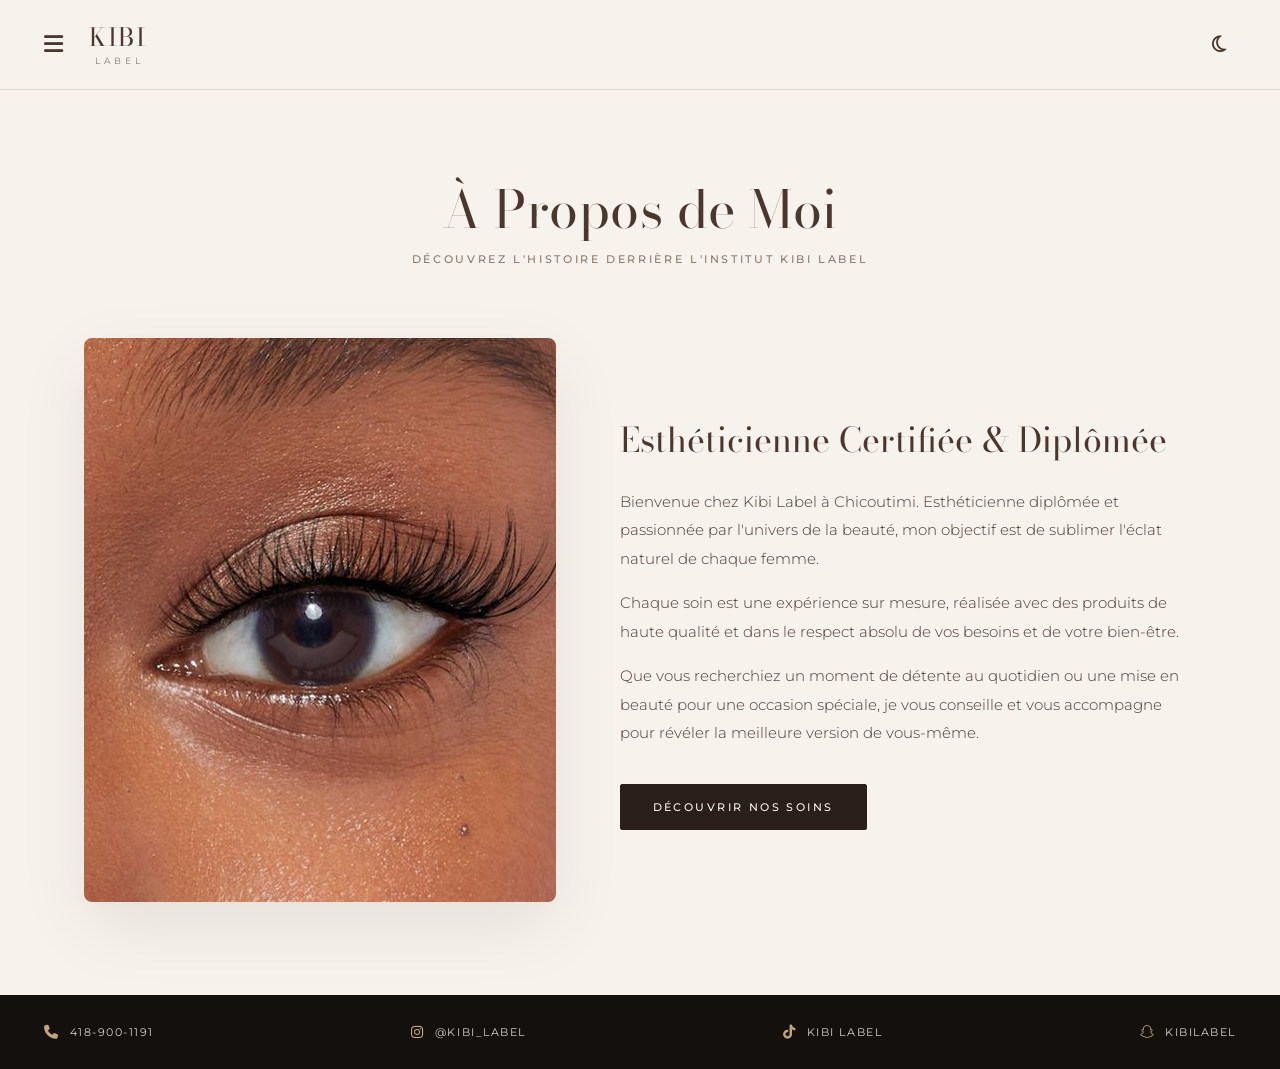
==== commit 2e060fdb: "site maintenance" ====
--- a/a-propos.html
+++ b/a-propos.html
@@ -25,7 +25,7 @@
     <link rel="preconnect" href="https://fonts.gstatic.com" crossorigin>
     <link href="https://fonts.googleapis.com/css2?family=Montserrat:wght@300;400;600&family=Playfair+Display:ital,wght@0,400;0,600;1,400&display=swap" rel="stylesheet">
     <link rel="stylesheet" href="https://cdnjs.cloudflare.com/ajax/libs/font-awesome/6.4.0/css/all.min.css">
-    <link rel="stylesheet" href="style.css">
+    <link rel="stylesheet" href="style-v2.css">
     <script>try{if(localStorage.getItem("theme")==="dark")document.documentElement.classList.add("dark-mode")}catch(e){}</script>
 </head>
 <body>
@@ -51,6 +51,7 @@
         <ul class="nav-links">
             <li><a href="/">Accueil</a></li>
             <li><a href="/services">Services &amp; Tarifs</a></li>
+            <li><a href="/guide">Le guide</a></li>
             <li><a href="/realisation">Réalisation</a></li>
             <li><a href="/a-propos">À Propos</a></li>
             <li><a href="/contact">Contact</a></li>
--- a/style-v2.css
+++ b/style-v2.css
@@ -0,0 +1,446 @@
+/* ==========================================================================
+   KIBI LABEL — FEUILLE DE STYLE V2 · Direction artistique « NUDE NOIR »
+   --------------------------------------------------------------------------
+   Sobre, glamour, luxueux. La photo est le sujet, la couleur se retire.
+
+   Feuille ALTERNATIVE et autonome : elle remplace entièrement style.css.
+   Pour revenir au design d'origine, remettre `style.css` dans le <head>
+   des pages HTML. Aucun fichier d'origine n'a été modifié.
+
+   Les noms de variables sont identiques à ceux de style.css : les styles
+   internes de guide.html et du modal de politique héritent donc
+   automatiquement de la nouvelle palette.
+   ========================================================================== */
+
+@import url('https://fonts.googleapis.com/css2?family=Bodoni+Moda:opsz,wght@6..96,400;6..96,500&display=swap');
+
+/* --- PALETTE --- */
+:root {
+    /* Accent unique (remplace le terracotta) */
+    --terracotta: #C2A47E;          /* champagne */
+    --terracotta-fonce: #2A1F1A;    /* brun espresso — boutons pleins, titres */
+
+    --peche-clair: #E8DCD1;         /* nude clair */
+    --creme: #F7F2EC;               /* ivoire — fond principal */
+    --noir-profond: #4A382E;        /* brun moka — texte courant */
+
+    /* Nouveaux jetons */
+    --noir-cacao: #14100E;
+    --brun-espresso: #2A1F1A;
+    --taupe: #8C7A6B;
+    --sable: #C9B6A4;
+    --champagne-clair: #DCC6A6;
+
+    --bg-navbar: rgba(247, 242, 236, 0.82);
+    --bg-carte: #FFFFFF;
+    --bg-input: #FBF8F4;
+    --border-input: #E2D5C8;
+    --ombre-douce: rgba(20, 16, 14, 0.08);
+
+    --r-sm: 2px;
+    --r-md: 8px;
+    --r-lg: 12px;
+
+    --font-titre: 'Bodoni Moda', 'Playfair Display', Georgia, serif;
+    --font-texte: 'Montserrat', system-ui, sans-serif;
+}
+
+/* --- MODE SOMBRE --- */
+html.dark-mode body,
+body.dark-mode {
+    --creme: #14100E;
+    --noir-profond: #F7F2EC;
+    --peche-clair: #1E1714;
+    --bg-navbar: rgba(20, 16, 14, 0.78);
+    --bg-carte: #1E1714;
+    --bg-input: #241C18;
+    --border-input: rgba(194, 164, 126, 0.20);
+    --ombre-douce: rgba(0, 0, 0, 0.45);
+    --sable: rgba(194, 164, 126, 0.45);
+    --taupe: #A08D7C;
+}
+
+/* --- RESET --- */
+* { margin: 0; padding: 0; box-sizing: border-box; scroll-behavior: smooth; }
+
+body {
+    font-family: var(--font-texte);
+    background-color: var(--creme);
+    color: var(--noir-profond);
+    font-weight: 300;
+    display: flex;
+    min-height: 100vh;
+    overflow-x: hidden;
+    -webkit-font-smoothing: antialiased;
+    transition: background-color .4s ease, color .4s ease;
+}
+
+/* --- APPARITION AU DÉFILEMENT --- */
+.reveal-on-scroll {
+    opacity: 0; transform: translateY(24px);
+    transition: opacity .9s cubic-bezier(.25,1,.5,1), transform .9s cubic-bezier(.25,1,.5,1);
+    will-change: transform, opacity;
+}
+.reveal-on-scroll.is-visible { opacity: 1; transform: translateY(0); }
+
+@keyframes fadeInGlamour { 0% { opacity: 0; transform: translateY(16px); } 100% { opacity: 1; transform: translateY(0); } }
+@keyframes riseIn { 0% { opacity: 0; transform: translateY(30px); } 100% { opacity: 1; transform: translateY(0); } }
+.hero-section, .page-section { animation: fadeInGlamour .9s cubic-bezier(.25,1,.5,1) forwards; }
+
+.page-transition-overlay { position: fixed; inset: 0; background-color: var(--noir-cacao); z-index: 99999; pointer-events: none; opacity: 0; }
+.page-transition-overlay.is-leaving { opacity: 1; pointer-events: all; transition: opacity .35s ease; }
+.page-transition-overlay.is-loaded { opacity: 0; transition: opacity .4s ease; }
+
+/* --- BARRE SUPÉRIEURE --- */
+.top-navbar {
+    width: 100%; height: 90px; position: fixed; top: 0; left: 0;
+    display: flex; justify-content: space-between; align-items: center;
+    padding: 0 clamp(20px, 4vw, 44px);
+    background-color: var(--bg-navbar);
+    backdrop-filter: blur(14px); -webkit-backdrop-filter: blur(14px);
+    border-bottom: 1px solid var(--border-input);
+    z-index: 100; transition: background-color .4s ease;
+}
+.navbar-left { display: flex; align-items: center; gap: 26px; }
+.navbar-right { display: flex; align-items: center; }
+
+.theme-toggle, .menu-toggle, .menu-close { background: none; border: none; font-family: inherit; line-height: 1; }
+.theme-toggle:focus-visible, .menu-toggle:focus-visible, .menu-close:focus-visible,
+.nav-links a:focus-visible, .cta-button:focus-visible, .service-btn:focus-visible {
+    outline: 1px solid var(--terracotta); outline-offset: 4px; border-radius: var(--r-sm);
+}
+.theme-toggle { font-size: 19px; color: var(--noir-profond); cursor: pointer; padding: 10px; transition: color .3s ease; }
+.theme-toggle:hover { color: var(--terracotta); }
+.menu-toggle { font-size: 22px; color: var(--noir-profond); cursor: pointer; transition: color .3s ease; }
+.menu-toggle:hover { color: var(--terracotta); }
+
+.logo-container { text-align: left; }
+.logo {
+    font-family: var(--font-titre); font-size: 25px; font-weight: 400;
+    color: var(--noir-profond); text-transform: uppercase; line-height: 1;
+    display: flex; flex-direction: column; align-items: center; letter-spacing: .06em;
+}
+.logo span {
+    font-family: var(--font-texte); font-weight: 400; font-size: 9px;
+    letter-spacing: .42em; margin-top: 6px; margin-left: .42em; color: var(--taupe);
+}
+
+/* --- MENU LATÉRAL --- */
+.sidebar-offcanvas {
+    position: fixed; top: 0; left: 0; width: 340px; height: 100vh;
+    background-color: var(--creme); z-index: 1000; padding: 44px 34px;
+    border-right: 1px solid var(--border-input);
+    transform: translateX(-100%);
+    transition: transform .5s cubic-bezier(.25,.46,.45,.94), background-color .4s ease;
+    display: flex; flex-direction: column;
+}
+.sidebar-offcanvas.active { transform: translateX(0); }
+.sidebar-offcanvas-header { display: flex; justify-content: space-between; align-items: center; margin-bottom: 54px; }
+.menu-close { font-size: 24px; color: var(--noir-profond); cursor: pointer; transition: color .3s ease; }
+.menu-close:hover { color: var(--terracotta); }
+
+.nav-links { list-style-type: none !important; padding: 0; margin: 0; display: flex; flex-direction: column; gap: 4px; }
+.nav-links a {
+    text-decoration: none; color: var(--noir-profond);
+    font-size: 13px; font-weight: 400; text-transform: uppercase; letter-spacing: .18em;
+    display: block; padding: 15px 4px; border-bottom: 1px solid var(--border-input);
+    transition: color .3s ease, padding-left .3s ease;
+}
+.nav-links a:hover { color: var(--terracotta); padding-left: 10px; }
+.nav-links a.active { color: var(--terracotta); }
+.nav-links a.active::before { content: '— '; }
+
+.page-overlay { position: fixed; inset: 0; background-color: rgba(20,16,14,.72); z-index: 900; opacity: 0; pointer-events: none; transition: opacity .4s ease; }
+.page-overlay.active { opacity: 1; pointer-events: all; }
+
+/* --- CONTENU --- */
+.main-content { margin-left: 0; padding-top: 90px; width: 100%; display: flex; flex-direction: column; min-height: 100vh; }
+
+/* ==========================================================================
+   HERO — PHOTO PLEIN ÉCRAN + DÉGRADÉ MARRON EN BAS
+   ========================================================================== */
+.hero-section {
+    position: relative; display: block; flex: 1;
+    min-height: 100svh; margin-top: -90px; overflow: hidden;
+    background-color: var(--brun-espresso);
+}
+
+/* La photo occupe tout le cadre */
+.hero-image-side { position: absolute; inset: 0; width: 100%; padding: 0; display: block; z-index: 1; }
+.image-wrapper {
+    width: 100%; max-width: none; height: 100%; aspect-ratio: auto;
+    border: none; border-radius: 0; padding: 0; background: transparent;
+    box-shadow: none; animation: none;
+}
+.image-wrapper img {
+    width: 100%; height: 100%; object-fit: cover;
+    object-position: center 28%; border-radius: 0; display: block;
+}
+
+/* Voile haut : lisibilité de la barre de navigation */
+.hero-section::before {
+    content: ''; position: absolute; inset: 0; z-index: 2; pointer-events: none;
+    background: linear-gradient(180deg, rgba(20,16,14,.45) 0%, rgba(20,16,14,0) 22%);
+}
+/* Dégradé marron bas : signature de la direction */
+.hero-section::after {
+    content: ''; position: absolute; inset: 0; z-index: 2; pointer-events: none;
+    background: linear-gradient(180deg,
+        rgba(20,16,14,0) 40%,
+        rgba(20,16,14,.55) 72%,
+        rgba(20,16,14,.94) 100%);
+}
+
+.hero-text-side {
+    position: relative; z-index: 3;
+    background: none; background-image: none;
+    margin-left: 0; border-radius: 0; box-shadow: none;
+    display: flex; align-items: flex-end; justify-content: flex-start;
+    min-height: 100svh; color: #fff; text-align: left;
+    padding: 150px clamp(24px, 6vw, 72px) clamp(44px, 8vh, 86px);
+}
+.hero-content { display: flex; flex-direction: column; align-items: flex-start; text-align: left; max-width: 780px; animation: riseIn 1s cubic-bezier(.25,1,.5,1) both; animation-delay: .15s; }
+.hero-logo-icon { margin-bottom: 0; display: block; }
+.hero-logo-icon h2,
+.hero-subtitle-brand {
+    font-family: var(--font-titre); font-weight: 400; color: #fff;
+    font-size: clamp(46px, 10vw, 122px); line-height: .92;
+    letter-spacing: .02em; text-transform: uppercase; margin: 0;
+}
+.hero-title {
+    position: relative; font-family: var(--font-titre); font-weight: 400;
+    font-size: clamp(16px, 2.2vw, 23px); line-height: 1.5;
+    color: rgba(255,255,255,.92); margin: 0; padding-top: 30px;
+}
+/* Filet fin de séparation */
+.hero-title::before {
+    content: ''; position: absolute; top: 8px; left: 0;
+    width: 96px; height: 1px; background: rgba(255,255,255,.55);
+}
+.hero-text-side .cta-button {
+    margin-top: 28px; background: transparent; border: 1px solid rgba(255,255,255,.7);
+    color: #fff; box-shadow: none;
+}
+.hero-text-side .cta-button:hover { background: var(--creme); color: var(--brun-espresso); transform: none; box-shadow: none; }
+
+/* --- BOUTONS (sobres, sans effet de brillance) --- */
+.cta-button, .service-btn {
+    display: inline-block; text-align: center; padding: 15px 32px;
+    background: var(--terracotta-fonce); color: var(--creme);
+    border: 1px solid var(--terracotta-fonce); border-radius: var(--r-sm);
+    text-decoration: none; font-family: var(--font-texte);
+    font-weight: 500; font-size: 11px; letter-spacing: .22em; text-transform: uppercase;
+    cursor: pointer; box-shadow: none;
+    transition: background-color .35s ease, color .35s ease, border-color .35s ease;
+}
+.cta-button::after, .service-btn::after { display: none; }
+.cta-button:hover, .service-btn:hover { background: transparent; color: var(--noir-profond); border-color: var(--noir-profond); transform: none; box-shadow: none; }
+body.dark-mode .cta-button { background: var(--champagne-clair); color: var(--noir-cacao); border-color: var(--champagne-clair); }
+body.dark-mode .cta-button:hover { background: transparent; color: var(--champagne-clair); }
+
+.service-btn-small { padding: 9px 18px; font-size: 10px; letter-spacing: .18em; white-space: nowrap; }
+
+.back-btn {
+    display: inline-flex; align-items: center; gap: 10px; padding: 11px 20px;
+    background: transparent; color: var(--noir-profond);
+    font-family: var(--font-texte); font-size: 11px; font-weight: 500;
+    letter-spacing: .18em; text-transform: uppercase;
+    border: 1px solid var(--sable); border-radius: var(--r-sm);
+    cursor: pointer; margin-bottom: 28px; text-decoration: none;
+    transition: color .3s ease, border-color .3s ease;
+}
+.back-btn:hover { color: var(--terracotta); border-color: var(--terracotta); transform: none; box-shadow: none; }
+.back-btn i { transition: transform .3s ease; }
+.back-btn:hover i { transform: translateX(-3px); }
+
+.cta-button:disabled, .service-btn:disabled, #policy-next-btn:disabled {
+    opacity: .4; cursor: not-allowed; box-shadow: none; transform: none;
+}
+.cta-button:disabled:hover, .service-btn:disabled:hover, #policy-next-btn:disabled:hover {
+    background: var(--terracotta-fonce); color: var(--creme); border-color: var(--terracotta-fonce);
+}
+
+/* --- WIDGET AVANT / APRÈS (discret, posé sur la photo) --- */
+.before-after-widget {
+    background: rgba(20,16,14,.42); backdrop-filter: blur(10px); -webkit-backdrop-filter: blur(10px);
+    padding: 12px; border: 1px solid rgba(255,255,255,.22);
+    border-radius: var(--r-md); box-shadow: none; width: 252px; margin-top: 32px;
+}
+.widget-title { font-size: 9.5px; font-weight: 500; letter-spacing: .24em; margin-bottom: 10px; color: rgba(255,255,255,.85); text-transform: uppercase; }
+.ba-slider-container { position: relative; width: 100%; height: 112px; border-radius: var(--r-sm); overflow: hidden; }
+.ba-slider-container img { position: absolute; top: 0; left: 0; width: 100%; height: 100%; object-fit: cover; display: block; }
+.img-background { z-index: 1; }
+.img-foreground-wrapper { position: absolute; top: 0; left: 0; height: 100%; width: 50%; overflow: hidden; z-index: 2; }
+.img-foreground { width: 100%; max-width: none; }
+.slider-range { position: absolute; inset: 0; width: 100%; height: 100%; opacity: 0; cursor: ew-resize; z-index: 10; }
+.slider-visual-line { position: absolute; top: 0; left: 50%; width: 1px; height: 100%; background-color: rgba(255,255,255,.9); transform: translateX(-50%); pointer-events: none; z-index: 5; }
+.slider-visual-button { position: absolute; top: 50%; left: 50%; transform: translate(-50%,-50%); display: flex; gap: 6px; color: #fff; font-size: 13px; text-shadow: 0 2px 6px rgba(0,0,0,.7); transition: transform .3s ease; pointer-events: none; z-index: 6; }
+.ba-slider-container:hover .slider-visual-button { transform: translate(-50%,-50%) scale(1.15); }
+
+/* ==========================================================================
+   SECTIONS INTÉRIEURES
+   ========================================================================== */
+.page-section {
+    padding: clamp(48px, 7vw, 96px) clamp(20px, 5vw, 64px);
+    flex: 1; display: flex; flex-direction: column;
+    background: transparent; border-radius: 0; box-shadow: none;
+    margin: 0 auto; width: 100%; max-width: 1240px;
+}
+.page-header { text-align: center; margin-bottom: clamp(40px, 6vw, 72px); }
+.page-title {
+    font-family: var(--font-titre); font-weight: 400;
+    font-size: clamp(30px, 5vw, 52px); line-height: 1.12;
+    color: var(--noir-profond); margin-bottom: 14px; letter-spacing: .01em;
+}
+.page-subtitle {
+    font-size: 11px; font-weight: 500; text-transform: uppercase;
+    letter-spacing: .24em; color: var(--taupe); opacity: 1;
+}
+
+/* --- GRILLES --- */
+.services-grid { display: grid; grid-template-columns: repeat(2, 1fr); gap: 24px; }
+.sub-services-grid { display: grid; grid-template-columns: repeat(auto-fit, minmax(min(380px, 100%), 1fr)); gap: 24px; width: 100%; }
+
+/* --- CARTES --- */
+.service-card {
+    border-radius: var(--r-md); padding: 34px;
+    display: flex; flex-direction: column;
+    transition: transform .4s ease, box-shadow .4s ease, background-color .4s ease;
+}
+.service-card:hover { transform: translateY(-4px); box-shadow: 0 20px 60px var(--ombre-douce); }
+.light-card { background-color: var(--peche-clair); color: var(--noir-profond); border: 1px solid var(--border-input); }
+.dark-card { background-color: var(--brun-espresso); color: var(--creme); border: 1px solid var(--brun-espresso); }
+body.dark-mode .dark-card { background-color: #241C18; border-color: rgba(194,164,126,.20); }
+
+.price-list { display: flex; flex-direction: column; gap: 16px; margin-bottom: 28px; flex: 1; }
+.price-row {
+    display: grid;
+    grid-template-columns: minmax(0, auto) minmax(12px, 1fr) auto;
+    grid-template-areas: "name dots price" "btn btn btn";
+    align-items: end; column-gap: 10px; row-gap: 14px;
+    font-size: 14px; font-weight: 300; line-height: 1.4; width: 100%;
+}
+.service-name { grid-area: name; min-width: 0; overflow-wrap: break-word; text-wrap: pretty; }
+.dots { grid-area: dots; border-bottom: 1px dotted currentColor; opacity: .35; margin-bottom: 5px; }
+.price-amount { grid-area: price; font-weight: 500; white-space: nowrap; letter-spacing: .04em; }
+.price-row .service-btn-small { grid-area: btn; justify-self: end; }
+
+.sub-sub-list-container { background-color: rgba(20,16,14,.04); border-radius: var(--r-md); padding: 20px; margin-top: 16px; display: flex; flex-direction: column; gap: 16px; width: 100%; }
+.dark-card .sub-sub-list-container { background-color: rgba(255,255,255,.06); }
+
+.light-card .service-btn { background: var(--terracotta-fonce); color: var(--creme); border-color: var(--terracotta-fonce); }
+.light-card .service-btn:hover { background: transparent; color: var(--noir-profond); border-color: var(--noir-profond); }
+.dark-card .service-btn { background: transparent; border: 1px solid rgba(255,255,255,.55); color: #fff; }
+.dark-card .service-btn:hover { background: #fff; color: var(--brun-espresso); border-color: #fff; }
+
+/* --- ÉTATS DE REPLI --- */
+.loading-error, .empty-state {
+    text-align: center; width: 100%; padding: 48px 20px;
+    font-family: var(--font-texte); font-size: 14px; line-height: 1.8;
+    color: var(--taupe);
+}
+.loading-error { color: var(--terracotta); }
+
+/* --- RÉALISATIONS --- */
+.portfolio-category { margin-bottom: 64px; }
+.portfolio-category h3 {
+    font-family: var(--font-titre); font-weight: 400; color: var(--noir-profond);
+    font-size: clamp(22px, 3vw, 30px); margin-bottom: 26px;
+    border-bottom: 1px solid var(--border-input); padding-bottom: 14px;
+}
+.gallery-grid { display: grid; grid-template-columns: repeat(auto-fill, minmax(220px, 1fr)); gap: 16px; }
+.gallery-item { border-radius: var(--r-md); overflow: hidden; box-shadow: none; aspect-ratio: 4 / 5; border: 1px solid var(--border-input); cursor: pointer; }
+.gallery-item img { width: 100%; height: 100%; object-fit: cover; transition: transform .7s cubic-bezier(.25,1,.5,1); }
+.gallery-item:hover img { transform: scale(1.04); }
+
+.lightbox { position: fixed; inset: 0; width: 100vw; height: 100vh; background: rgba(20,16,14,.96); backdrop-filter: blur(10px); z-index: 100000; display: flex; justify-content: center; align-items: center; opacity: 0; pointer-events: none; transition: opacity .4s ease; }
+.lightbox.active { opacity: 1; pointer-events: all; }
+.lightbox img { max-width: 90%; max-height: 85vh; border-radius: var(--r-md); border: none; box-shadow: 0 30px 80px rgba(0,0,0,.6); transform: scale(.94); transition: transform .5s cubic-bezier(.25,1,.5,1); }
+.lightbox.active img { transform: scale(1); }
+.lightbox-close { position: absolute; top: 30px; right: 40px; font-size: 30px; color: #fff; cursor: pointer; transition: color .3s ease; }
+.lightbox-close:hover { color: var(--champagne-clair); }
+
+/* --- À PROPOS --- */
+.about-container { display: flex; gap: clamp(32px, 5vw, 64px); align-items: center; }
+.about-image-wrapper { width: 45%; }
+.about-image-wrapper img {
+    width: 100%; aspect-ratio: 4 / 5; object-fit: cover; max-height: 620px;
+    border-radius: var(--r-md); border: none; box-shadow: 0 24px 70px var(--ombre-douce);
+    animation: riseIn .9s cubic-bezier(.25,1,.5,1) both;
+}
+.about-text { width: 55%; text-align: left; }
+.about-text h3 { font-family: var(--font-titre); font-weight: 400; font-size: clamp(24px, 3.2vw, 34px); color: var(--noir-profond); margin-bottom: 22px; }
+.about-text p { font-size: 15px; line-height: 1.9; color: var(--noir-profond); margin-bottom: 16px; max-width: 62ch; }
+
+/* --- FORMULAIRES --- */
+.form-container {
+    max-width: 620px; margin: 0 auto; background: var(--bg-carte);
+    padding: clamp(26px, 4vw, 44px); border-radius: var(--r-md);
+    box-shadow: 0 20px 60px var(--ombre-douce);
+    border: 1px solid var(--border-input); width: 100%;
+}
+.form-group { margin-bottom: 22px; text-align: left; }
+.form-group label {
+    display: block; font-size: 10px; font-weight: 500; text-transform: uppercase;
+    letter-spacing: .22em; color: var(--taupe); margin-bottom: 10px;
+}
+.form-control {
+    width: 100%; padding: 15px; border: 1px solid var(--border-input);
+    border-radius: var(--r-sm); font-family: var(--font-texte); font-weight: 300;
+    font-size: 14px; background-color: var(--bg-input); color: var(--noir-profond);
+    transition: border-color .3s ease;
+}
+.form-control:focus { outline: none; border-color: var(--terracotta); background-color: var(--bg-carte); }
+
+/* --- PIED DE PAGE --- */
+.bottom-footer {
+    background-color: var(--noir-cacao); color: var(--creme);
+    padding: 30px clamp(20px, 4vw, 44px);
+    display: flex; justify-content: space-between; align-items: center;
+    margin-top: auto; width: 100%; position: relative; z-index: 105;
+}
+.contact-item {
+    display: flex; align-items: center; gap: 10px; font-size: 11px; font-weight: 400;
+    letter-spacing: .14em; text-transform: uppercase;
+    color: rgba(247,242,236,.85); text-decoration: none; transition: color .3s ease;
+}
+.contact-item:hover { color: var(--champagne-clair); }
+.contact-item i { font-size: 14px; color: var(--terracotta); }
+
+/* ==========================================================================
+   RESPONSIVE
+   ========================================================================== */
+@media (max-width: 1024px) {
+    .bottom-footer { flex-wrap: wrap; gap: 18px; justify-content: center; }
+    .services-grid { grid-template-columns: 1fr; }
+    .about-container { flex-direction: column; }
+    .about-image-wrapper, .about-text { width: 100%; }
+    .about-text p { max-width: none; }
+}
+
+@media (max-width: 768px) {
+    .top-navbar { height: 78px; }
+    .main-content { padding-top: 78px; }
+    .hero-section { margin-top: -78px; }
+    .hero-text-side { padding: 130px clamp(22px, 6vw, 40px) clamp(40px, 7vh, 64px); }
+    .gallery-grid { grid-template-columns: repeat(2, 1fr); gap: 12px; }
+    .sidebar-offcanvas { width: 290px; padding: 36px 26px; }
+    .before-after-widget { width: 100%; max-width: 260px; }
+}
+
+@media (max-width: 480px) {
+    .logo { font-size: 21px; }
+    .logo span { font-size: 8px; letter-spacing: .34em; }
+    .gallery-grid { grid-template-columns: 1fr; }
+    .service-card { padding: 24px 20px; }
+    .sub-sub-list-container { padding: 16px 14px; }
+    .sub-services-grid, .services-grid { gap: 18px; }
+    .price-row { grid-template-columns: minmax(0, auto) minmax(10px, 1fr) auto; column-gap: 6px; font-size: 13.5px; }
+    .hero-title { font-size: 15px; padding-top: 24px; }
+}
+
+/* Respect des préférences d'accessibilité */
+@media (prefers-reduced-motion: reduce) {
+    *, *::before, *::after { animation: none !important; transition: none !important; }
+    .reveal-on-scroll { opacity: 1; transform: none; }
+}
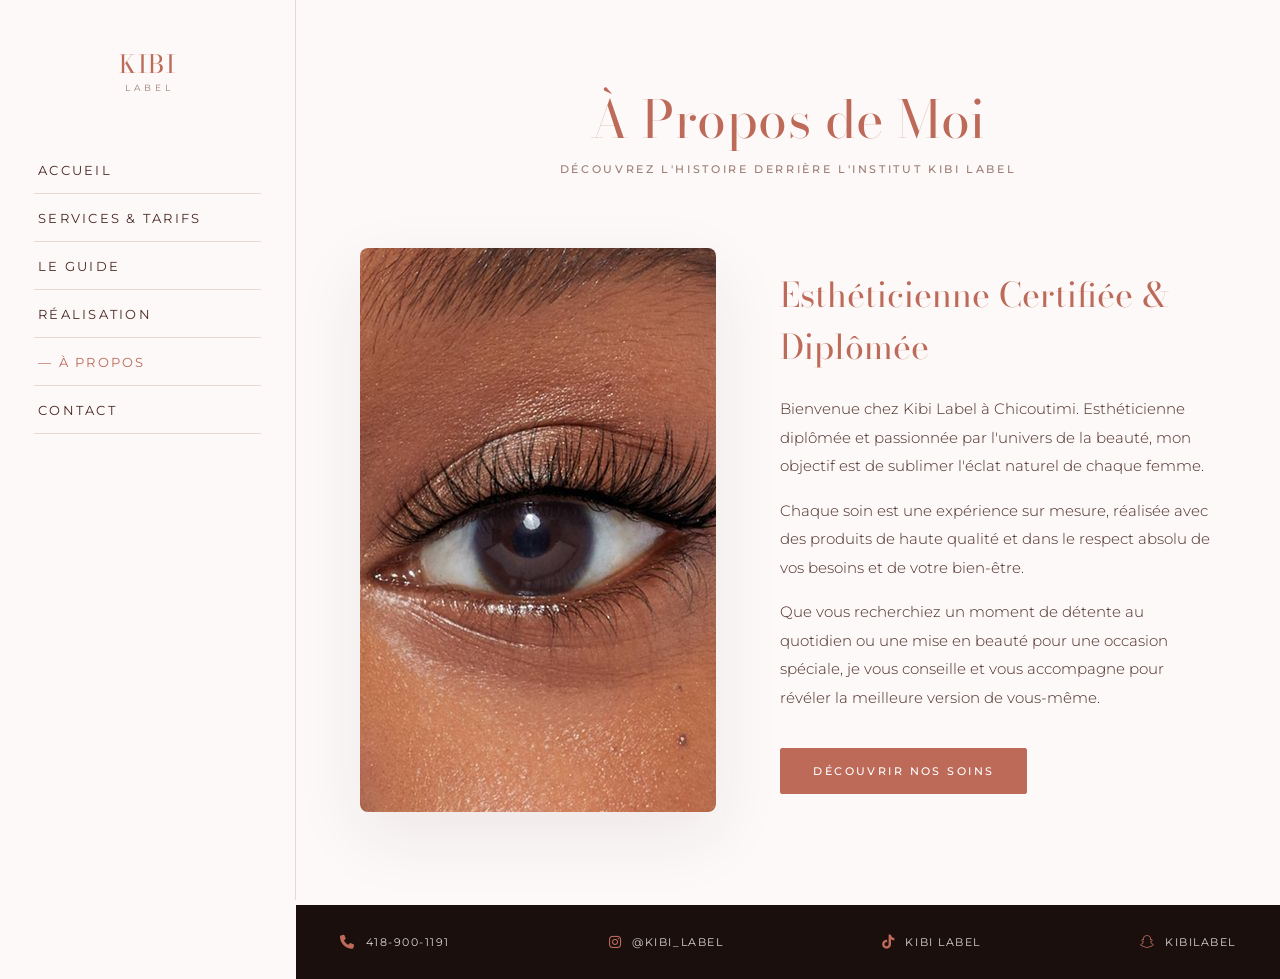
==== commit 00580ce2: "site maintenance" ====
--- a/a-propos.html
+++ b/a-propos.html
@@ -26,7 +26,6 @@
     <link href="https://fonts.googleapis.com/css2?family=Montserrat:wght@300;400;600&family=Playfair+Display:ital,wght@0,400;0,600;1,400&display=swap" rel="stylesheet">
     <link rel="stylesheet" href="https://cdnjs.cloudflare.com/ajax/libs/font-awesome/6.4.0/css/all.min.css">
     <link rel="stylesheet" href="style-v2.css">
-    <script>try{if(localStorage.getItem("theme")==="dark")document.documentElement.classList.add("dark-mode")}catch(e){}</script>
 </head>
 <body>
 
@@ -37,9 +36,6 @@
         <div class="navbar-left">
             <button type="button" class="menu-toggle" id="menu-open" aria-label="Ouvrir le menu" aria-controls="sidebar" aria-expanded="false"><i class="fa-solid fa-bars" aria-hidden="true"></i></button>
             <div class="logo-container"><h1 class="logo">Kibi <span>LABEL</span></h1></div>
-        </div>
-        <div class="navbar-right">
-            <button type="button" class="theme-toggle" id="theme-toggle" title="Mode sombre" aria-label="Basculer le mode sombre" aria-pressed="false"><i class="fa-regular fa-moon" aria-hidden="true"></i></button>
         </div>
     </header>
 
--- a/style-v2.css
+++ b/style-v2.css
@@ -1,63 +1,44 @@
 /* ==========================================================================
-   KIBI LABEL — FEUILLE DE STYLE V2 · Direction artistique « NUDE NOIR »
+   KIBI LABEL — FEUILLE DE STYLE V2
    --------------------------------------------------------------------------
-   Sobre, glamour, luxueux. La photo est le sujet, la couleur se retire.
-
-   Feuille ALTERNATIVE et autonome : elle remplace entièrement style.css.
-   Pour revenir au design d'origine, remettre `style.css` dans le <head>
-   des pages HTML. Aucun fichier d'origine n'a été modifié.
-
-   Les noms de variables sont identiques à ceux de style.css : les styles
-   internes de guide.html et du modal de politique héritent donc
-   automatiquement de la nouvelle palette.
+   Interface sobre et glamour (hero plein écran, typographie Bodoni, angles
+   nets, beaucoup d'air) avec la PALETTE TERRACOTTA D'ORIGINE.
+
+   · Pas de mode sombre.
+   · Sur ordinateur : menu latéral permanent, aucun menu hamburger.
+   · Sur mobile/tablette : barre supérieure + menu déroulant.
+
+   Feuille alternative autonome : elle remplace entièrement style.css.
+   Pour revenir au design d'origine, remettre `style.css` dans le <head>.
    ========================================================================== */
 
 @import url('https://fonts.googleapis.com/css2?family=Bodoni+Moda:opsz,wght@6..96,400;6..96,500&display=swap');
 
-/* --- PALETTE --- */
+/* --- PALETTE (identique à l'origine) --- */
 :root {
-    /* Accent unique (remplace le terracotta) */
-    --terracotta: #C2A47E;          /* champagne */
-    --terracotta-fonce: #2A1F1A;    /* brun espresso — boutons pleins, titres */
-
-    --peche-clair: #E8DCD1;         /* nude clair */
-    --creme: #F7F2EC;               /* ivoire — fond principal */
-    --noir-profond: #4A382E;        /* brun moka — texte courant */
-
-    /* Nouveaux jetons */
-    --noir-cacao: #14100E;
-    --brun-espresso: #2A1F1A;
-    --taupe: #8C7A6B;
-    --sable: #C9B6A4;
-    --champagne-clair: #DCC6A6;
-
-    --bg-navbar: rgba(247, 242, 236, 0.82);
-    --bg-carte: #FFFFFF;
-    --bg-input: #FBF8F4;
-    --border-input: #E2D5C8;
-    --ombre-douce: rgba(20, 16, 14, 0.08);
-
+    --terracotta: #bd6a59;
+    --terracotta-fonce: #91483a;
+    --peche-clair: #f3dcd6;
+    --creme: #fcf9f8;
+    --noir-profond: #4a2822;
+
+    --brun-nuit: #1a0f0d;      /* dégradé du hero, pied de page */
+    --taupe: #9b7c73;          /* texte secondaire */
+    --sable: #e0c4bc;          /* filets et contours */
+
+    --bg-navbar: rgba(252, 249, 248, 0.86);
+    --bg-carte: #ffffff;
+    --bg-input: #fbf8f7;
+    --border-input: #e8d9d4;
+    --ombre-douce: rgba(74, 40, 34, 0.08);
+
+    --sidebar-w: 296px;
     --r-sm: 2px;
     --r-md: 8px;
     --r-lg: 12px;
 
     --font-titre: 'Bodoni Moda', 'Playfair Display', Georgia, serif;
     --font-texte: 'Montserrat', system-ui, sans-serif;
-}
-
-/* --- MODE SOMBRE --- */
-html.dark-mode body,
-body.dark-mode {
-    --creme: #14100E;
-    --noir-profond: #F7F2EC;
-    --peche-clair: #1E1714;
-    --bg-navbar: rgba(20, 16, 14, 0.78);
-    --bg-carte: #1E1714;
-    --bg-input: #241C18;
-    --border-input: rgba(194, 164, 126, 0.20);
-    --ombre-douce: rgba(0, 0, 0, 0.45);
-    --sable: rgba(194, 164, 126, 0.45);
-    --taupe: #A08D7C;
 }
 
 /* --- RESET --- */
@@ -72,7 +53,6 @@
     min-height: 100vh;
     overflow-x: hidden;
     -webkit-font-smoothing: antialiased;
-    transition: background-color .4s ease, color .4s ease;
 }
 
 /* --- APPARITION AU DÉFILEMENT --- */
@@ -87,37 +67,35 @@
 @keyframes riseIn { 0% { opacity: 0; transform: translateY(30px); } 100% { opacity: 1; transform: translateY(0); } }
 .hero-section, .page-section { animation: fadeInGlamour .9s cubic-bezier(.25,1,.5,1) forwards; }
 
-.page-transition-overlay { position: fixed; inset: 0; background-color: var(--noir-cacao); z-index: 99999; pointer-events: none; opacity: 0; }
+.page-transition-overlay { position: fixed; inset: 0; background-color: var(--brun-nuit); z-index: 99999; pointer-events: none; opacity: 0; }
 .page-transition-overlay.is-leaving { opacity: 1; pointer-events: all; transition: opacity .35s ease; }
 .page-transition-overlay.is-loaded { opacity: 0; transition: opacity .4s ease; }
 
-/* --- BARRE SUPÉRIEURE --- */
+/* --- BARRE SUPÉRIEURE (mobile / tablette uniquement) --- */
 .top-navbar {
-    width: 100%; height: 90px; position: fixed; top: 0; left: 0;
+    width: 100%; height: 84px; position: fixed; top: 0; left: 0;
     display: flex; justify-content: space-between; align-items: center;
-    padding: 0 clamp(20px, 4vw, 44px);
+    padding: 0 clamp(18px, 4vw, 40px);
     background-color: var(--bg-navbar);
     backdrop-filter: blur(14px); -webkit-backdrop-filter: blur(14px);
     border-bottom: 1px solid var(--border-input);
-    z-index: 100; transition: background-color .4s ease;
-}
-.navbar-left { display: flex; align-items: center; gap: 26px; }
+    z-index: 100;
+}
+.navbar-left { display: flex; align-items: center; gap: 22px; }
 .navbar-right { display: flex; align-items: center; }
 
-.theme-toggle, .menu-toggle, .menu-close { background: none; border: none; font-family: inherit; line-height: 1; }
-.theme-toggle:focus-visible, .menu-toggle:focus-visible, .menu-close:focus-visible,
+.menu-toggle, .menu-close { background: none; border: none; font-family: inherit; line-height: 1; }
+.menu-toggle:focus-visible, .menu-close:focus-visible,
 .nav-links a:focus-visible, .cta-button:focus-visible, .service-btn:focus-visible {
     outline: 1px solid var(--terracotta); outline-offset: 4px; border-radius: var(--r-sm);
 }
-.theme-toggle { font-size: 19px; color: var(--noir-profond); cursor: pointer; padding: 10px; transition: color .3s ease; }
-.theme-toggle:hover { color: var(--terracotta); }
 .menu-toggle { font-size: 22px; color: var(--noir-profond); cursor: pointer; transition: color .3s ease; }
 .menu-toggle:hover { color: var(--terracotta); }
 
 .logo-container { text-align: left; }
 .logo {
     font-family: var(--font-titre); font-size: 25px; font-weight: 400;
-    color: var(--noir-profond); text-transform: uppercase; line-height: 1;
+    color: var(--terracotta); text-transform: uppercase; line-height: 1;
     display: flex; flex-direction: column; align-items: center; letter-spacing: .06em;
 }
 .logo span {
@@ -127,22 +105,22 @@
 
 /* --- MENU LATÉRAL --- */
 .sidebar-offcanvas {
-    position: fixed; top: 0; left: 0; width: 340px; height: 100vh;
-    background-color: var(--creme); z-index: 1000; padding: 44px 34px;
+    position: fixed; top: 0; left: 0; width: var(--sidebar-w); height: 100vh;
+    background-color: var(--creme); z-index: 1000; padding: 44px 32px;
     border-right: 1px solid var(--border-input);
     transform: translateX(-100%);
-    transition: transform .5s cubic-bezier(.25,.46,.45,.94), background-color .4s ease;
+    transition: transform .5s cubic-bezier(.25,.46,.45,.94);
     display: flex; flex-direction: column;
 }
 .sidebar-offcanvas.active { transform: translateX(0); }
-.sidebar-offcanvas-header { display: flex; justify-content: space-between; align-items: center; margin-bottom: 54px; }
+.sidebar-offcanvas-header { display: flex; justify-content: space-between; align-items: center; margin-bottom: 52px; }
 .menu-close { font-size: 24px; color: var(--noir-profond); cursor: pointer; transition: color .3s ease; }
 .menu-close:hover { color: var(--terracotta); }
 
-.nav-links { list-style-type: none !important; padding: 0; margin: 0; display: flex; flex-direction: column; gap: 4px; }
+.nav-links { list-style-type: none !important; padding: 0; margin: 0; display: flex; flex-direction: column; gap: 2px; }
 .nav-links a {
     text-decoration: none; color: var(--noir-profond);
-    font-size: 13px; font-weight: 400; text-transform: uppercase; letter-spacing: .18em;
+    font-size: 12.5px; font-weight: 400; text-transform: uppercase; letter-spacing: .18em;
     display: block; padding: 15px 4px; border-bottom: 1px solid var(--border-input);
     transition: color .3s ease, padding-left .3s ease;
 }
@@ -150,22 +128,20 @@
 .nav-links a.active { color: var(--terracotta); }
 .nav-links a.active::before { content: '— '; }
 
-.page-overlay { position: fixed; inset: 0; background-color: rgba(20,16,14,.72); z-index: 900; opacity: 0; pointer-events: none; transition: opacity .4s ease; }
+.page-overlay { position: fixed; inset: 0; background-color: rgba(26,15,13,.7); z-index: 900; opacity: 0; pointer-events: none; transition: opacity .4s ease; }
 .page-overlay.active { opacity: 1; pointer-events: all; }
 
 /* --- CONTENU --- */
-.main-content { margin-left: 0; padding-top: 90px; width: 100%; display: flex; flex-direction: column; min-height: 100vh; }
-
-/* ==========================================================================
-   HERO — PHOTO PLEIN ÉCRAN + DÉGRADÉ MARRON EN BAS
+.main-content { margin-left: 0; padding-top: 84px; width: 100%; display: flex; flex-direction: column; min-height: 100vh; }
+
+/* ==========================================================================
+   HERO — PHOTO PLEIN ÉCRAN + DÉGRADÉ EN BAS
    ========================================================================== */
 .hero-section {
-    position: relative; display: block; flex: 1;
-    min-height: 100svh; margin-top: -90px; overflow: hidden;
-    background-color: var(--brun-espresso);
-}
-
-/* La photo occupe tout le cadre */
+    position: relative; display: block; flex: none;
+    min-height: 100svh; margin-top: -84px; overflow: hidden;
+    background-color: var(--noir-profond);
+}
 .hero-image-side { position: absolute; inset: 0; width: 100%; padding: 0; display: block; z-index: 1; }
 .image-wrapper {
     width: 100%; max-width: none; height: 100%; aspect-ratio: auto;
@@ -176,21 +152,19 @@
     width: 100%; height: 100%; object-fit: cover;
     object-position: center 28%; border-radius: 0; display: block;
 }
-
-/* Voile haut : lisibilité de la barre de navigation */
+/* Voile haut : lisibilité de la barre */
 .hero-section::before {
     content: ''; position: absolute; inset: 0; z-index: 2; pointer-events: none;
-    background: linear-gradient(180deg, rgba(20,16,14,.45) 0%, rgba(20,16,14,0) 22%);
-}
-/* Dégradé marron bas : signature de la direction */
+    background: linear-gradient(180deg, rgba(26,15,13,.42) 0%, rgba(26,15,13,0) 22%);
+}
+/* Dégradé bas : signature de la direction */
 .hero-section::after {
     content: ''; position: absolute; inset: 0; z-index: 2; pointer-events: none;
     background: linear-gradient(180deg,
-        rgba(20,16,14,0) 40%,
-        rgba(20,16,14,.55) 72%,
-        rgba(20,16,14,.94) 100%);
-}
-
+        rgba(26,15,13,0) 40%,
+        rgba(26,15,13,.55) 72%,
+        rgba(26,15,13,.94) 100%);
+}
 .hero-text-side {
     position: relative; z-index: 3;
     background: none; background-image: none;
@@ -201,10 +175,9 @@
 }
 .hero-content { display: flex; flex-direction: column; align-items: flex-start; text-align: left; max-width: 780px; animation: riseIn 1s cubic-bezier(.25,1,.5,1) both; animation-delay: .15s; }
 .hero-logo-icon { margin-bottom: 0; display: block; }
-.hero-logo-icon h2,
-.hero-subtitle-brand {
+.hero-logo-icon h2, .hero-subtitle-brand {
     font-family: var(--font-titre); font-weight: 400; color: #fff;
-    font-size: clamp(46px, 10vw, 122px); line-height: .92;
+    font-size: clamp(44px, 9vw, 118px); line-height: .92;
     letter-spacing: .02em; text-transform: uppercase; margin: 0;
 }
 .hero-title {
@@ -212,31 +185,39 @@
     font-size: clamp(16px, 2.2vw, 23px); line-height: 1.5;
     color: rgba(255,255,255,.92); margin: 0; padding-top: 30px;
 }
-/* Filet fin de séparation */
 .hero-title::before {
     content: ''; position: absolute; top: 8px; left: 0;
     width: 96px; height: 1px; background: rgba(255,255,255,.55);
 }
 .hero-text-side .cta-button {
     margin-top: 28px; background: transparent; border: 1px solid rgba(255,255,255,.7);
-    color: #fff; box-shadow: none;
-}
-.hero-text-side .cta-button:hover { background: var(--creme); color: var(--brun-espresso); transform: none; box-shadow: none; }
-
-/* --- BOUTONS (sobres, sans effet de brillance) --- */
+    color: #fff;
+}
+.hero-text-side .cta-button:hover { background: var(--creme); color: var(--noir-profond); border-color: var(--creme); }
+
+/* Indicateur de défilement */
+.scroll-cue {
+    position: absolute; left: 50%; bottom: 26px; transform: translateX(-50%);
+    z-index: 4; color: rgba(255,255,255,.75); font-size: 10px;
+    letter-spacing: .24em; text-transform: uppercase; text-align: center;
+}
+.scroll-cue::after {
+    content: ''; display: block; width: 1px; height: 34px; margin: 10px auto 0;
+    background: linear-gradient(180deg, rgba(255,255,255,.75), rgba(255,255,255,0));
+}
+
+/* --- BOUTONS --- */
 .cta-button, .service-btn {
     display: inline-block; text-align: center; padding: 15px 32px;
-    background: var(--terracotta-fonce); color: var(--creme);
-    border: 1px solid var(--terracotta-fonce); border-radius: var(--r-sm);
+    background: var(--terracotta); color: #fff;
+    border: 1px solid var(--terracotta); border-radius: var(--r-sm);
     text-decoration: none; font-family: var(--font-texte);
     font-weight: 500; font-size: 11px; letter-spacing: .22em; text-transform: uppercase;
     cursor: pointer; box-shadow: none;
     transition: background-color .35s ease, color .35s ease, border-color .35s ease;
 }
 .cta-button::after, .service-btn::after { display: none; }
-.cta-button:hover, .service-btn:hover { background: transparent; color: var(--noir-profond); border-color: var(--noir-profond); transform: none; box-shadow: none; }
-body.dark-mode .cta-button { background: var(--champagne-clair); color: var(--noir-cacao); border-color: var(--champagne-clair); }
-body.dark-mode .cta-button:hover { background: transparent; color: var(--champagne-clair); }
+.cta-button:hover, .service-btn:hover { background: var(--terracotta-fonce); border-color: var(--terracotta-fonce); color: #fff; }
 
 .service-btn-small { padding: 9px 18px; font-size: 10px; letter-spacing: .18em; white-space: nowrap; }
 
@@ -249,20 +230,20 @@
     cursor: pointer; margin-bottom: 28px; text-decoration: none;
     transition: color .3s ease, border-color .3s ease;
 }
-.back-btn:hover { color: var(--terracotta); border-color: var(--terracotta); transform: none; box-shadow: none; }
+.back-btn:hover { color: var(--terracotta); border-color: var(--terracotta); }
 .back-btn i { transition: transform .3s ease; }
 .back-btn:hover i { transform: translateX(-3px); }
 
 .cta-button:disabled, .service-btn:disabled, #policy-next-btn:disabled {
-    opacity: .4; cursor: not-allowed; box-shadow: none; transform: none;
+    opacity: .4; cursor: not-allowed;
 }
 .cta-button:disabled:hover, .service-btn:disabled:hover, #policy-next-btn:disabled:hover {
-    background: var(--terracotta-fonce); color: var(--creme); border-color: var(--terracotta-fonce);
-}
-
-/* --- WIDGET AVANT / APRÈS (discret, posé sur la photo) --- */
+    background: var(--terracotta); border-color: var(--terracotta);
+}
+
+/* --- WIDGET AVANT / APRÈS (posé sur la photo) --- */
 .before-after-widget {
-    background: rgba(20,16,14,.42); backdrop-filter: blur(10px); -webkit-backdrop-filter: blur(10px);
+    background: rgba(26,15,13,.42); backdrop-filter: blur(10px); -webkit-backdrop-filter: blur(10px);
     padding: 12px; border: 1px solid rgba(255,255,255,.22);
     border-radius: var(--r-md); box-shadow: none; width: 252px; margin-top: 32px;
 }
@@ -278,6 +259,42 @@
 .ba-slider-container:hover .slider-visual-button { transform: translate(-50%,-50%) scale(1.15); }
 
 /* ==========================================================================
+   SECTIONS DE LA PAGE D'ACCUEIL
+   ========================================================================== */
+.home-section { padding: clamp(56px, 7vw, 104px) clamp(20px, 5vw, 64px); }
+.home-inner { max-width: 1240px; margin: 0 auto; }
+.home-section--alt { background-color: var(--peche-clair); }
+
+.section-head { text-align: center; margin-bottom: clamp(32px, 4vw, 56px); }
+.eyebrow { font-size: 10.5px; font-weight: 500; letter-spacing: .26em; text-transform: uppercase; color: var(--terracotta); margin-bottom: 14px; }
+.section-title { font-family: var(--font-titre); font-weight: 400; font-size: clamp(26px, 4vw, 44px); line-height: 1.2; color: var(--noir-profond); }
+.section-lead { font-size: 15px; line-height: 1.9; color: var(--noir-profond); opacity: .85; max-width: 60ch; margin: 16px auto 0; }
+.section-cta { text-align: center; margin-top: clamp(32px, 4vw, 52px); }
+
+.home-services-grid { display: grid; grid-template-columns: repeat(auto-fit, minmax(min(240px, 100%), 1fr)); gap: 20px; }
+.home-service-card {
+    display: block; text-decoration: none; text-align: center;
+    background: var(--bg-carte); color: var(--noir-profond);
+    border: 1px solid var(--border-input); border-radius: var(--r-md);
+    padding: 36px 24px;
+    transition: transform .4s ease, box-shadow .4s ease, border-color .4s ease;
+}
+.home-service-card:hover { transform: translateY(-4px); box-shadow: 0 20px 50px var(--ombre-douce); border-color: var(--terracotta); }
+.home-service-card h3 { font-family: var(--font-titre); font-weight: 400; font-size: 22px; margin-bottom: 12px; }
+.home-service-card span { font-size: 9.5px; letter-spacing: .22em; text-transform: uppercase; color: var(--terracotta); font-weight: 500; }
+
+.values-grid { display: grid; grid-template-columns: repeat(auto-fit, minmax(min(240px, 100%), 1fr)); gap: clamp(28px, 3vw, 48px); text-align: center; }
+.value-item i { font-size: 22px; color: var(--terracotta); margin-bottom: 18px; display: block; }
+.value-item h3 { font-family: var(--font-titre); font-weight: 400; font-size: 20px; margin-bottom: 12px; color: var(--noir-profond); }
+.value-item p { font-size: 14px; line-height: 1.85; color: var(--noir-profond); opacity: .85; max-width: 34ch; margin: 0 auto; }
+
+.home-band { background-color: var(--brun-nuit); text-align: center; }
+.home-band .section-title { color: #fff; }
+.home-band p { color: rgba(255,255,255,.78); font-size: 15px; line-height: 1.85; max-width: 52ch; margin: 16px auto 32px; }
+.home-band .cta-button { background: #fff; color: var(--noir-profond); border-color: #fff; }
+.home-band .cta-button:hover { background: transparent; color: #fff; border-color: rgba(255,255,255,.7); }
+
+/* ==========================================================================
    SECTIONS INTÉRIEURES
    ========================================================================== */
 .page-section {
@@ -290,27 +307,24 @@
 .page-title {
     font-family: var(--font-titre); font-weight: 400;
     font-size: clamp(30px, 5vw, 52px); line-height: 1.12;
-    color: var(--noir-profond); margin-bottom: 14px; letter-spacing: .01em;
+    color: var(--terracotta); margin-bottom: 14px; letter-spacing: .01em;
 }
 .page-subtitle {
     font-size: 11px; font-weight: 500; text-transform: uppercase;
     letter-spacing: .24em; color: var(--taupe); opacity: 1;
 }
 
-/* --- GRILLES --- */
 .services-grid { display: grid; grid-template-columns: repeat(2, 1fr); gap: 24px; }
 .sub-services-grid { display: grid; grid-template-columns: repeat(auto-fit, minmax(min(380px, 100%), 1fr)); gap: 24px; width: 100%; }
 
-/* --- CARTES --- */
 .service-card {
     border-radius: var(--r-md); padding: 34px;
     display: flex; flex-direction: column;
-    transition: transform .4s ease, box-shadow .4s ease, background-color .4s ease;
+    transition: transform .4s ease, box-shadow .4s ease;
 }
 .service-card:hover { transform: translateY(-4px); box-shadow: 0 20px 60px var(--ombre-douce); }
 .light-card { background-color: var(--peche-clair); color: var(--noir-profond); border: 1px solid var(--border-input); }
-.dark-card { background-color: var(--brun-espresso); color: var(--creme); border: 1px solid var(--brun-espresso); }
-body.dark-mode .dark-card { background-color: #241C18; border-color: rgba(194,164,126,.20); }
+.dark-card { background-color: var(--terracotta); color: #fff; border: 1px solid var(--terracotta); }
 
 .price-list { display: flex; flex-direction: column; gap: 16px; margin-bottom: 28px; flex: 1; }
 .price-row {
@@ -325,26 +339,24 @@
 .price-amount { grid-area: price; font-weight: 500; white-space: nowrap; letter-spacing: .04em; }
 .price-row .service-btn-small { grid-area: btn; justify-self: end; }
 
-.sub-sub-list-container { background-color: rgba(20,16,14,.04); border-radius: var(--r-md); padding: 20px; margin-top: 16px; display: flex; flex-direction: column; gap: 16px; width: 100%; }
-.dark-card .sub-sub-list-container { background-color: rgba(255,255,255,.06); }
-
-.light-card .service-btn { background: var(--terracotta-fonce); color: var(--creme); border-color: var(--terracotta-fonce); }
-.light-card .service-btn:hover { background: transparent; color: var(--noir-profond); border-color: var(--noir-profond); }
-.dark-card .service-btn { background: transparent; border: 1px solid rgba(255,255,255,.55); color: #fff; }
-.dark-card .service-btn:hover { background: #fff; color: var(--brun-espresso); border-color: #fff; }
-
-/* --- ÉTATS DE REPLI --- */
+.sub-sub-list-container { background-color: rgba(74,40,34,.05); border-radius: var(--r-md); padding: 20px; margin-top: 16px; display: flex; flex-direction: column; gap: 16px; width: 100%; }
+.dark-card .sub-sub-list-container { background-color: rgba(255,255,255,.1); }
+
+.light-card .service-btn { background: var(--terracotta); color: #fff; border-color: var(--terracotta); }
+.light-card .service-btn:hover { background: var(--terracotta-fonce); border-color: var(--terracotta-fonce); }
+.dark-card .service-btn { background: transparent; border: 1px solid rgba(255,255,255,.6); color: #fff; }
+.dark-card .service-btn:hover { background: #fff; color: var(--terracotta); border-color: #fff; }
+
 .loading-error, .empty-state {
     text-align: center; width: 100%; padding: 48px 20px;
-    font-family: var(--font-texte); font-size: 14px; line-height: 1.8;
-    color: var(--taupe);
-}
-.loading-error { color: var(--terracotta); }
+    font-family: var(--font-texte); font-size: 14px; line-height: 1.8; color: var(--taupe);
+}
+.loading-error { color: var(--terracotta-fonce); }
 
 /* --- RÉALISATIONS --- */
 .portfolio-category { margin-bottom: 64px; }
 .portfolio-category h3 {
-    font-family: var(--font-titre); font-weight: 400; color: var(--noir-profond);
+    font-family: var(--font-titre); font-weight: 400; color: var(--terracotta);
     font-size: clamp(22px, 3vw, 30px); margin-bottom: 26px;
     border-bottom: 1px solid var(--border-input); padding-bottom: 14px;
 }
@@ -353,12 +365,12 @@
 .gallery-item img { width: 100%; height: 100%; object-fit: cover; transition: transform .7s cubic-bezier(.25,1,.5,1); }
 .gallery-item:hover img { transform: scale(1.04); }
 
-.lightbox { position: fixed; inset: 0; width: 100vw; height: 100vh; background: rgba(20,16,14,.96); backdrop-filter: blur(10px); z-index: 100000; display: flex; justify-content: center; align-items: center; opacity: 0; pointer-events: none; transition: opacity .4s ease; }
+.lightbox { position: fixed; inset: 0; width: 100vw; height: 100vh; background: rgba(26,15,13,.95); backdrop-filter: blur(10px); z-index: 100000; display: flex; justify-content: center; align-items: center; opacity: 0; pointer-events: none; transition: opacity .4s ease; }
 .lightbox.active { opacity: 1; pointer-events: all; }
-.lightbox img { max-width: 90%; max-height: 85vh; border-radius: var(--r-md); border: none; box-shadow: 0 30px 80px rgba(0,0,0,.6); transform: scale(.94); transition: transform .5s cubic-bezier(.25,1,.5,1); }
+.lightbox img { max-width: 90%; max-height: 85vh; border-radius: var(--r-md); border: none; box-shadow: 0 30px 80px rgba(0,0,0,.55); transform: scale(.94); transition: transform .5s cubic-bezier(.25,1,.5,1); }
 .lightbox.active img { transform: scale(1); }
 .lightbox-close { position: absolute; top: 30px; right: 40px; font-size: 30px; color: #fff; cursor: pointer; transition: color .3s ease; }
-.lightbox-close:hover { color: var(--champagne-clair); }
+.lightbox-close:hover { color: var(--peche-clair); }
 
 /* --- À PROPOS --- */
 .about-container { display: flex; gap: clamp(32px, 5vw, 64px); align-items: center; }
@@ -369,7 +381,7 @@
     animation: riseIn .9s cubic-bezier(.25,1,.5,1) both;
 }
 .about-text { width: 55%; text-align: left; }
-.about-text h3 { font-family: var(--font-titre); font-weight: 400; font-size: clamp(24px, 3.2vw, 34px); color: var(--noir-profond); margin-bottom: 22px; }
+.about-text h3 { font-family: var(--font-titre); font-weight: 400; font-size: clamp(24px, 3.2vw, 34px); color: var(--terracotta); margin-bottom: 22px; }
 .about-text p { font-size: 15px; line-height: 1.9; color: var(--noir-profond); margin-bottom: 16px; max-width: 62ch; }
 
 /* --- FORMULAIRES --- */
@@ -394,7 +406,7 @@
 
 /* --- PIED DE PAGE --- */
 .bottom-footer {
-    background-color: var(--noir-cacao); color: var(--creme);
+    background-color: var(--brun-nuit); color: var(--creme);
     padding: 30px clamp(20px, 4vw, 44px);
     display: flex; justify-content: space-between; align-items: center;
     margin-top: auto; width: 100%; position: relative; z-index: 105;
@@ -402,10 +414,33 @@
 .contact-item {
     display: flex; align-items: center; gap: 10px; font-size: 11px; font-weight: 400;
     letter-spacing: .14em; text-transform: uppercase;
-    color: rgba(247,242,236,.85); text-decoration: none; transition: color .3s ease;
-}
-.contact-item:hover { color: var(--champagne-clair); }
+    color: rgba(252,249,248,.85); text-decoration: none; transition: color .3s ease;
+}
+.contact-item:hover { color: var(--peche-clair); }
 .contact-item i { font-size: 14px; color: var(--terracotta); }
+
+/* ==========================================================================
+   ORDINATEUR — MENU LATÉRAL PERMANENT, AUCUN HAMBURGER
+   ========================================================================== */
+@media (min-width: 1025px) {
+    .top-navbar { display: none; }
+    .menu-toggle, .menu-close, .page-overlay { display: none !important; }
+
+    .sidebar-offcanvas {
+        transform: none !important;
+        box-shadow: none;
+        padding: 52px 34px;
+    }
+    .sidebar-offcanvas-header { justify-content: center; margin-bottom: 56px; }
+
+    .main-content {
+        margin-left: var(--sidebar-w);
+        width: calc(100% - var(--sidebar-w));
+        padding-top: 0;
+    }
+    .hero-section { margin-top: 0; min-height: 100vh; }
+    .hero-text-side { min-height: 100vh; padding-top: 120px; }
+}
 
 /* ==========================================================================
    RESPONSIVE
@@ -419,13 +454,11 @@
 }
 
 @media (max-width: 768px) {
-    .top-navbar { height: 78px; }
-    .main-content { padding-top: 78px; }
-    .hero-section { margin-top: -78px; }
-    .hero-text-side { padding: 130px clamp(22px, 6vw, 40px) clamp(40px, 7vh, 64px); }
+    .hero-text-side { padding: 128px clamp(22px, 6vw, 40px) clamp(40px, 7vh, 64px); }
     .gallery-grid { grid-template-columns: repeat(2, 1fr); gap: 12px; }
     .sidebar-offcanvas { width: 290px; padding: 36px 26px; }
     .before-after-widget { width: 100%; max-width: 260px; }
+    .scroll-cue { display: none; }
 }
 
 @media (max-width: 480px) {
@@ -439,7 +472,6 @@
     .hero-title { font-size: 15px; padding-top: 24px; }
 }
 
-/* Respect des préférences d'accessibilité */
 @media (prefers-reduced-motion: reduce) {
     *, *::before, *::after { animation: none !important; transition: none !important; }
     .reveal-on-scroll { opacity: 1; transform: none; }
